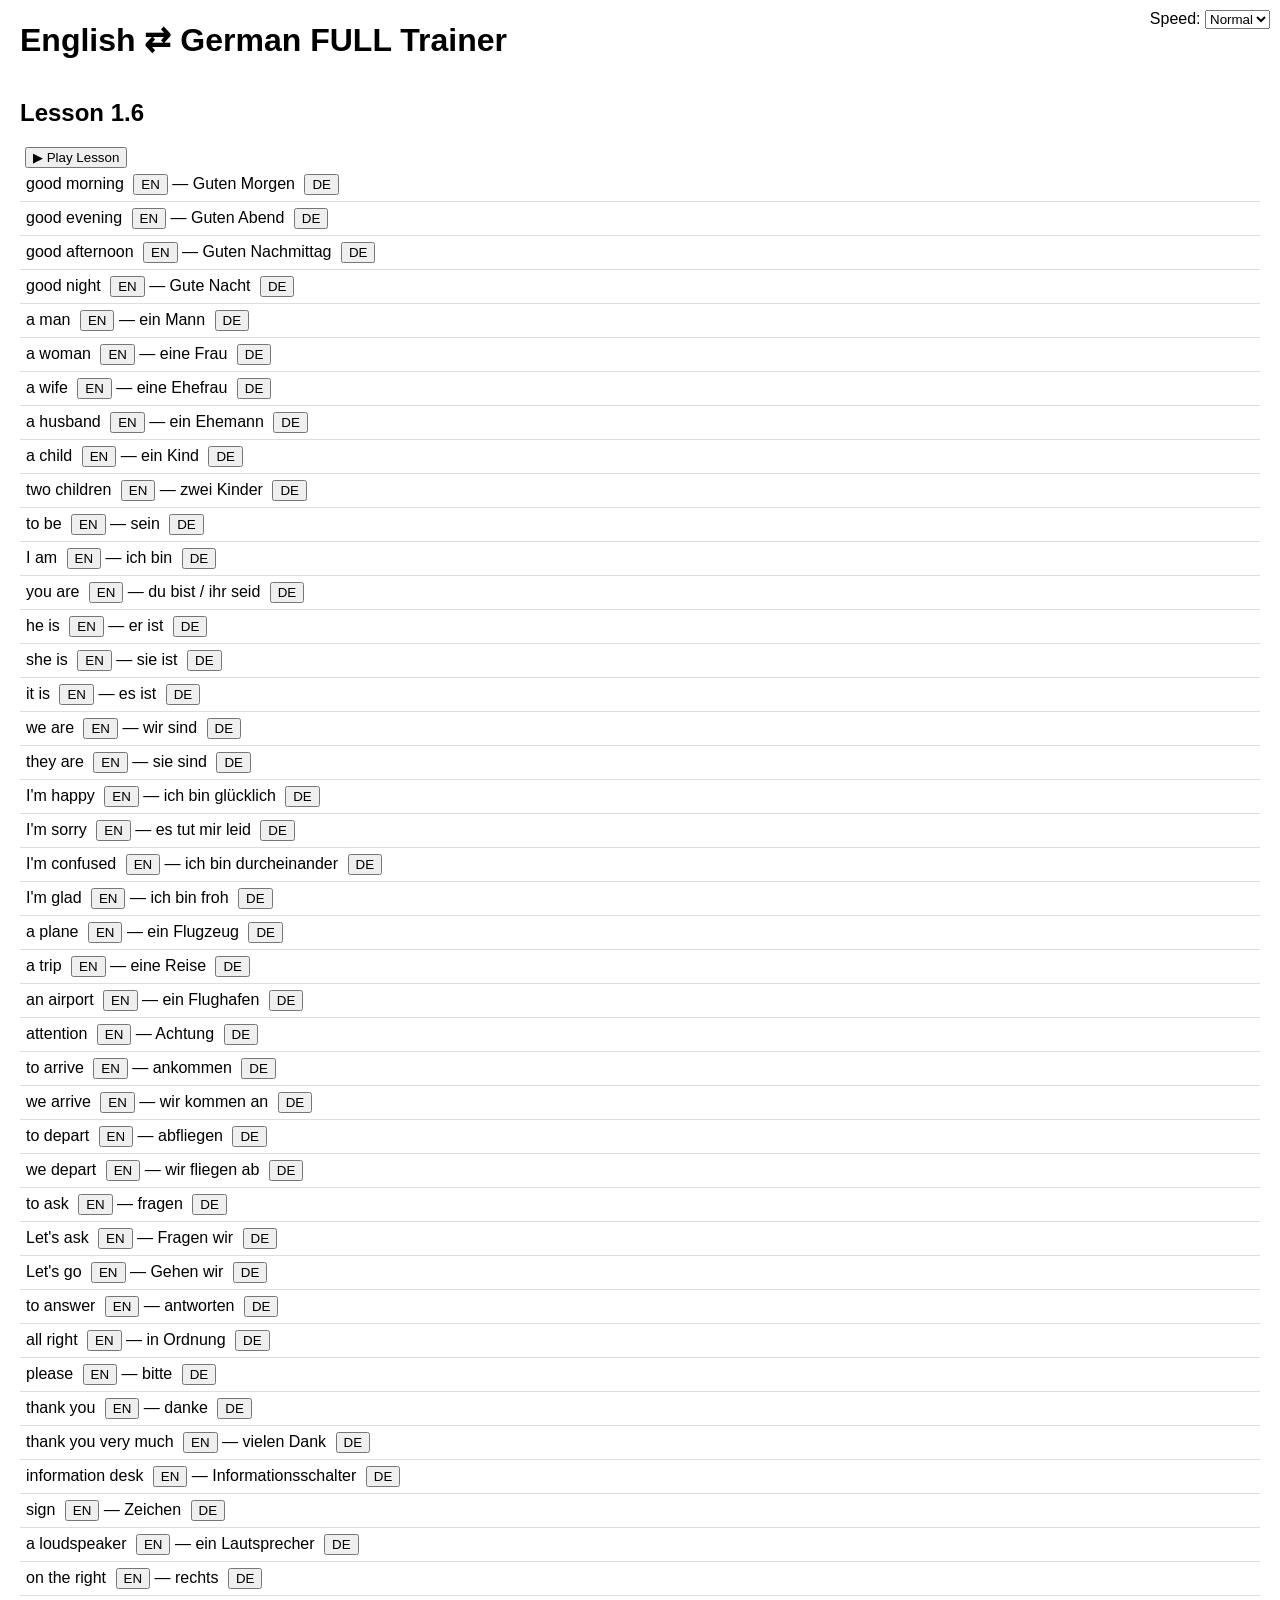
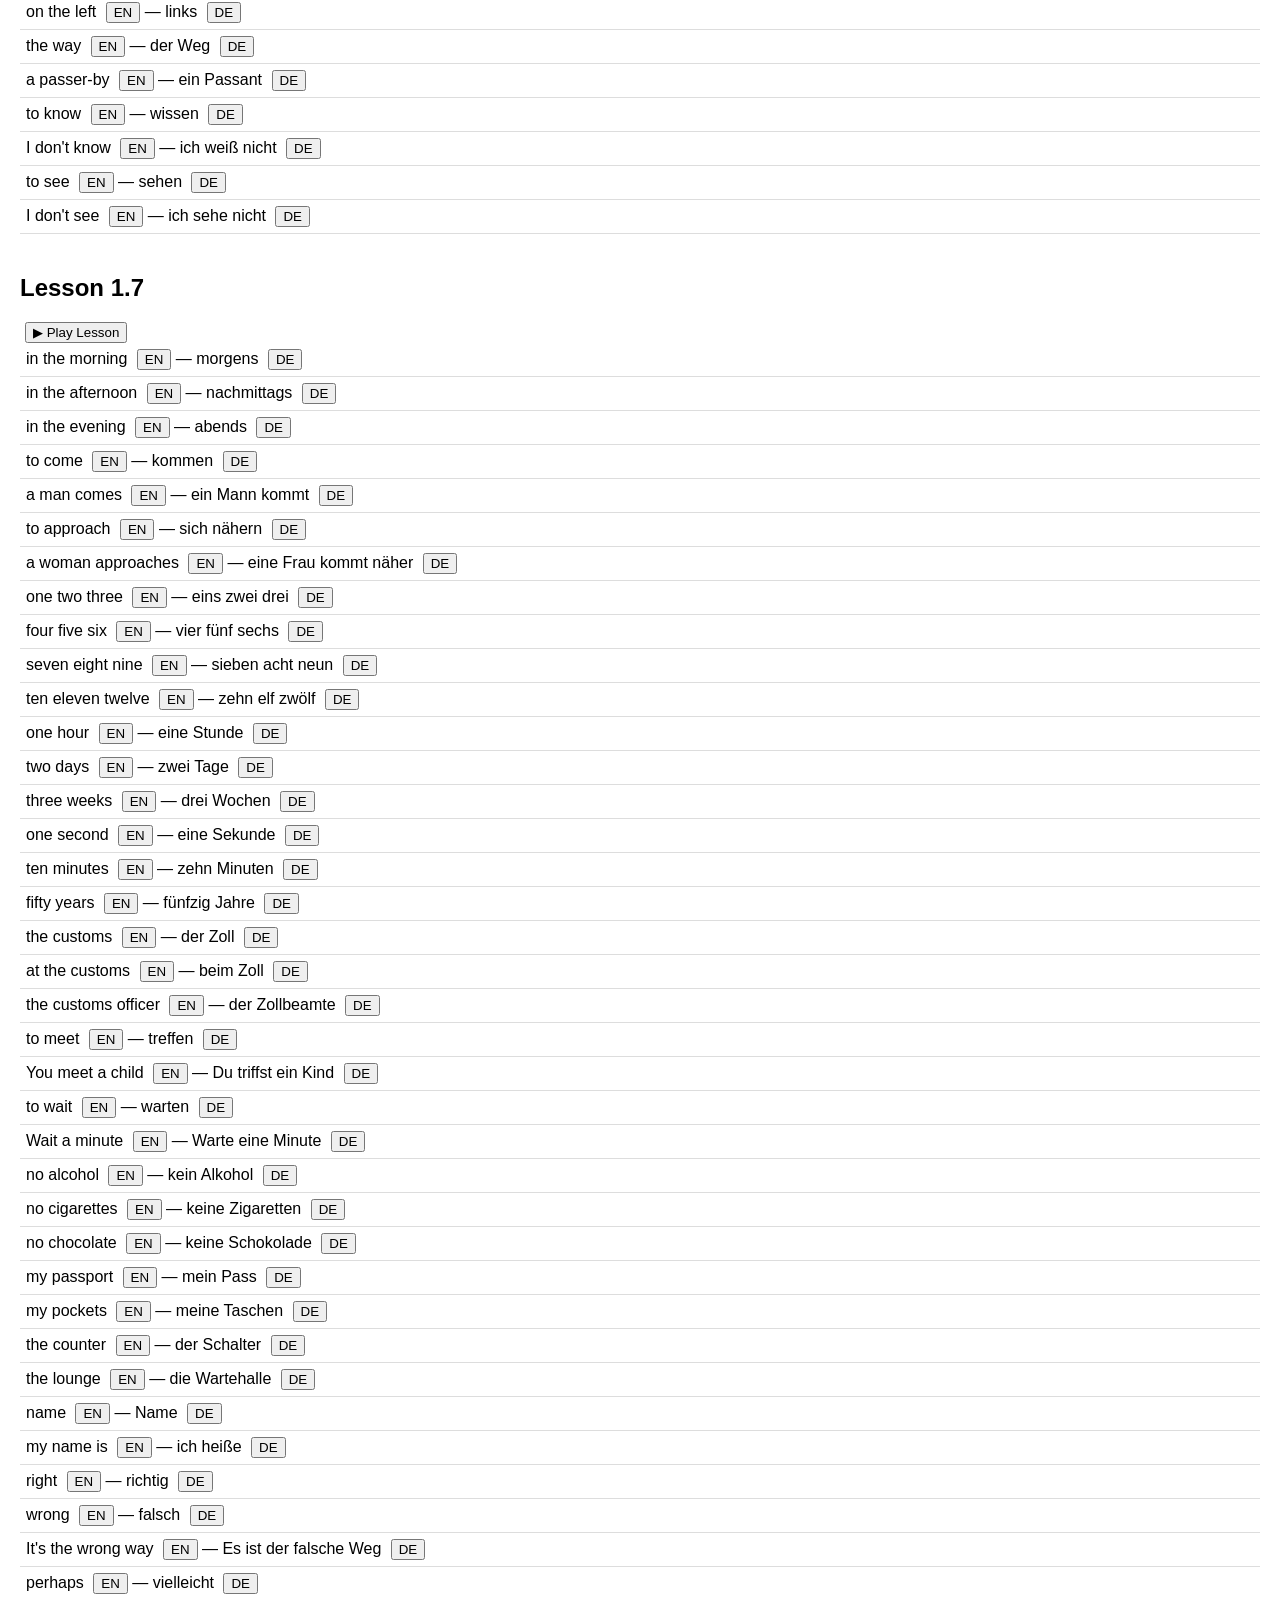
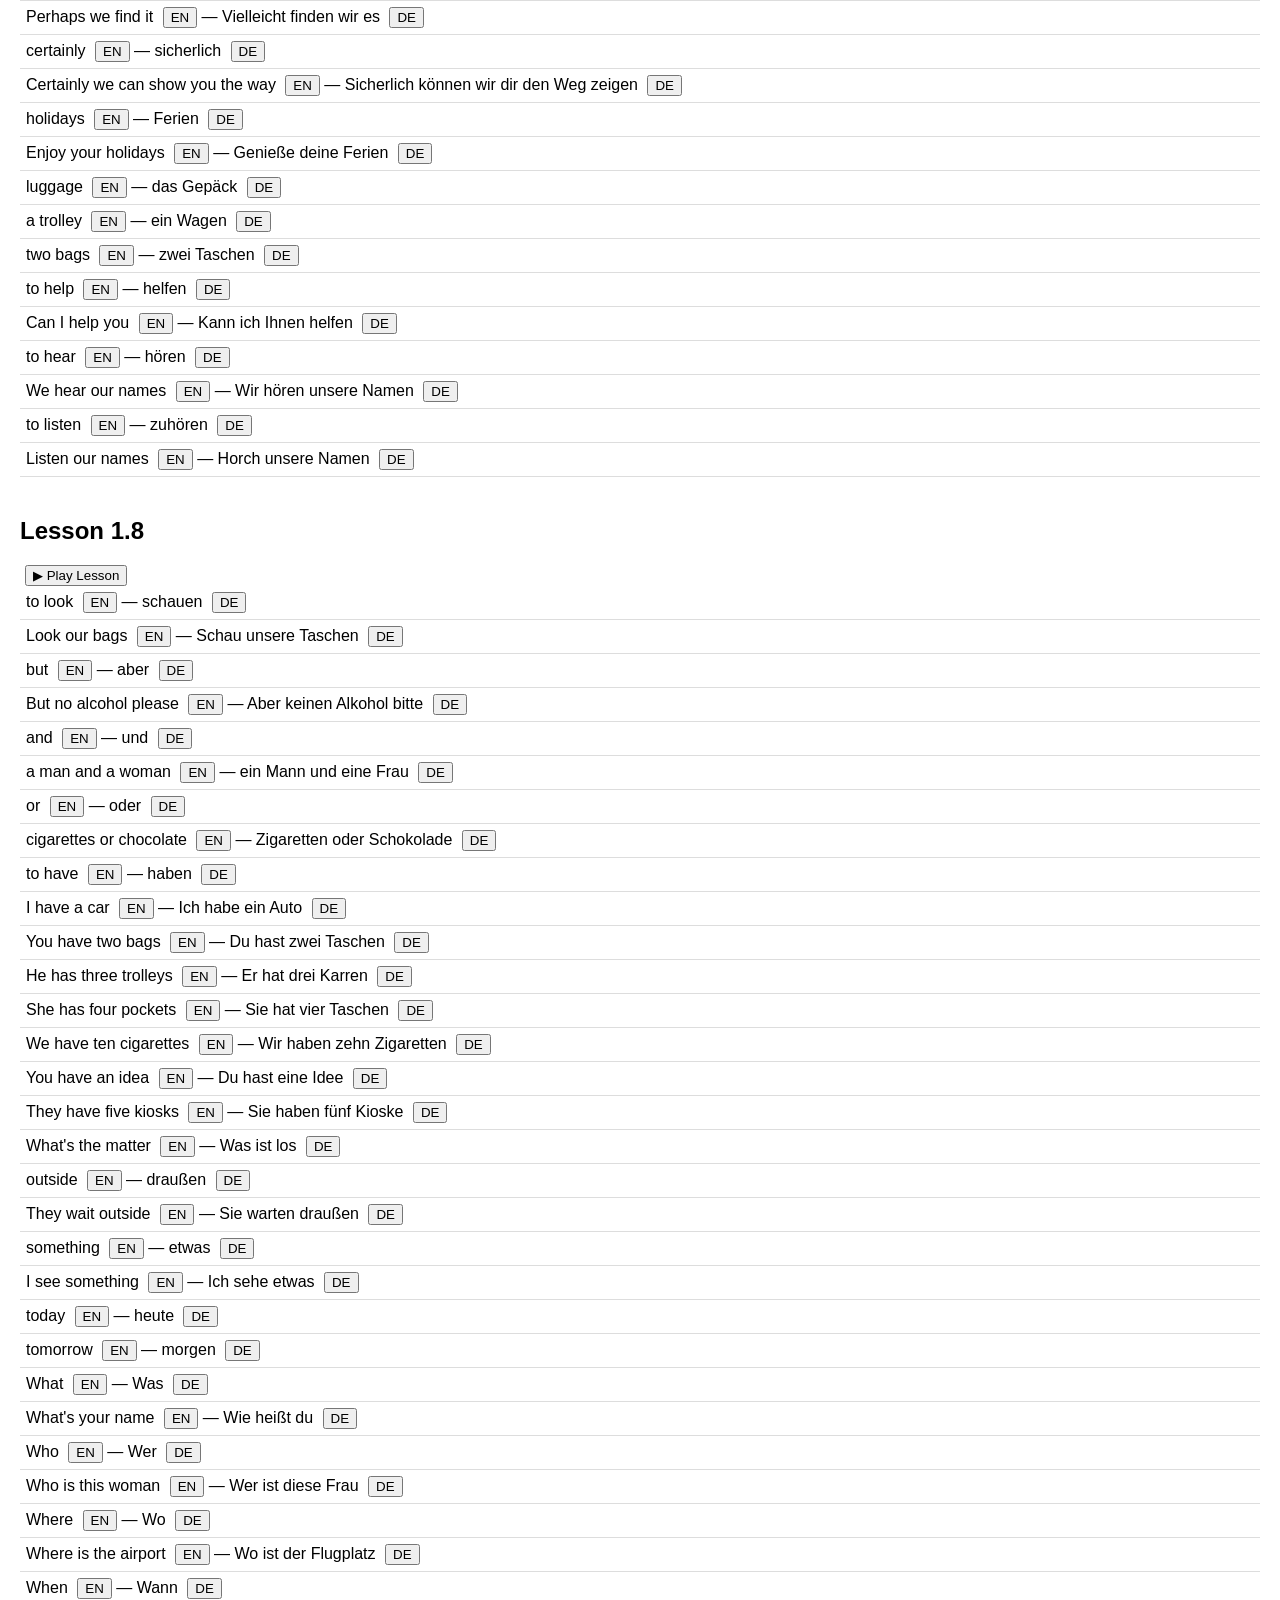
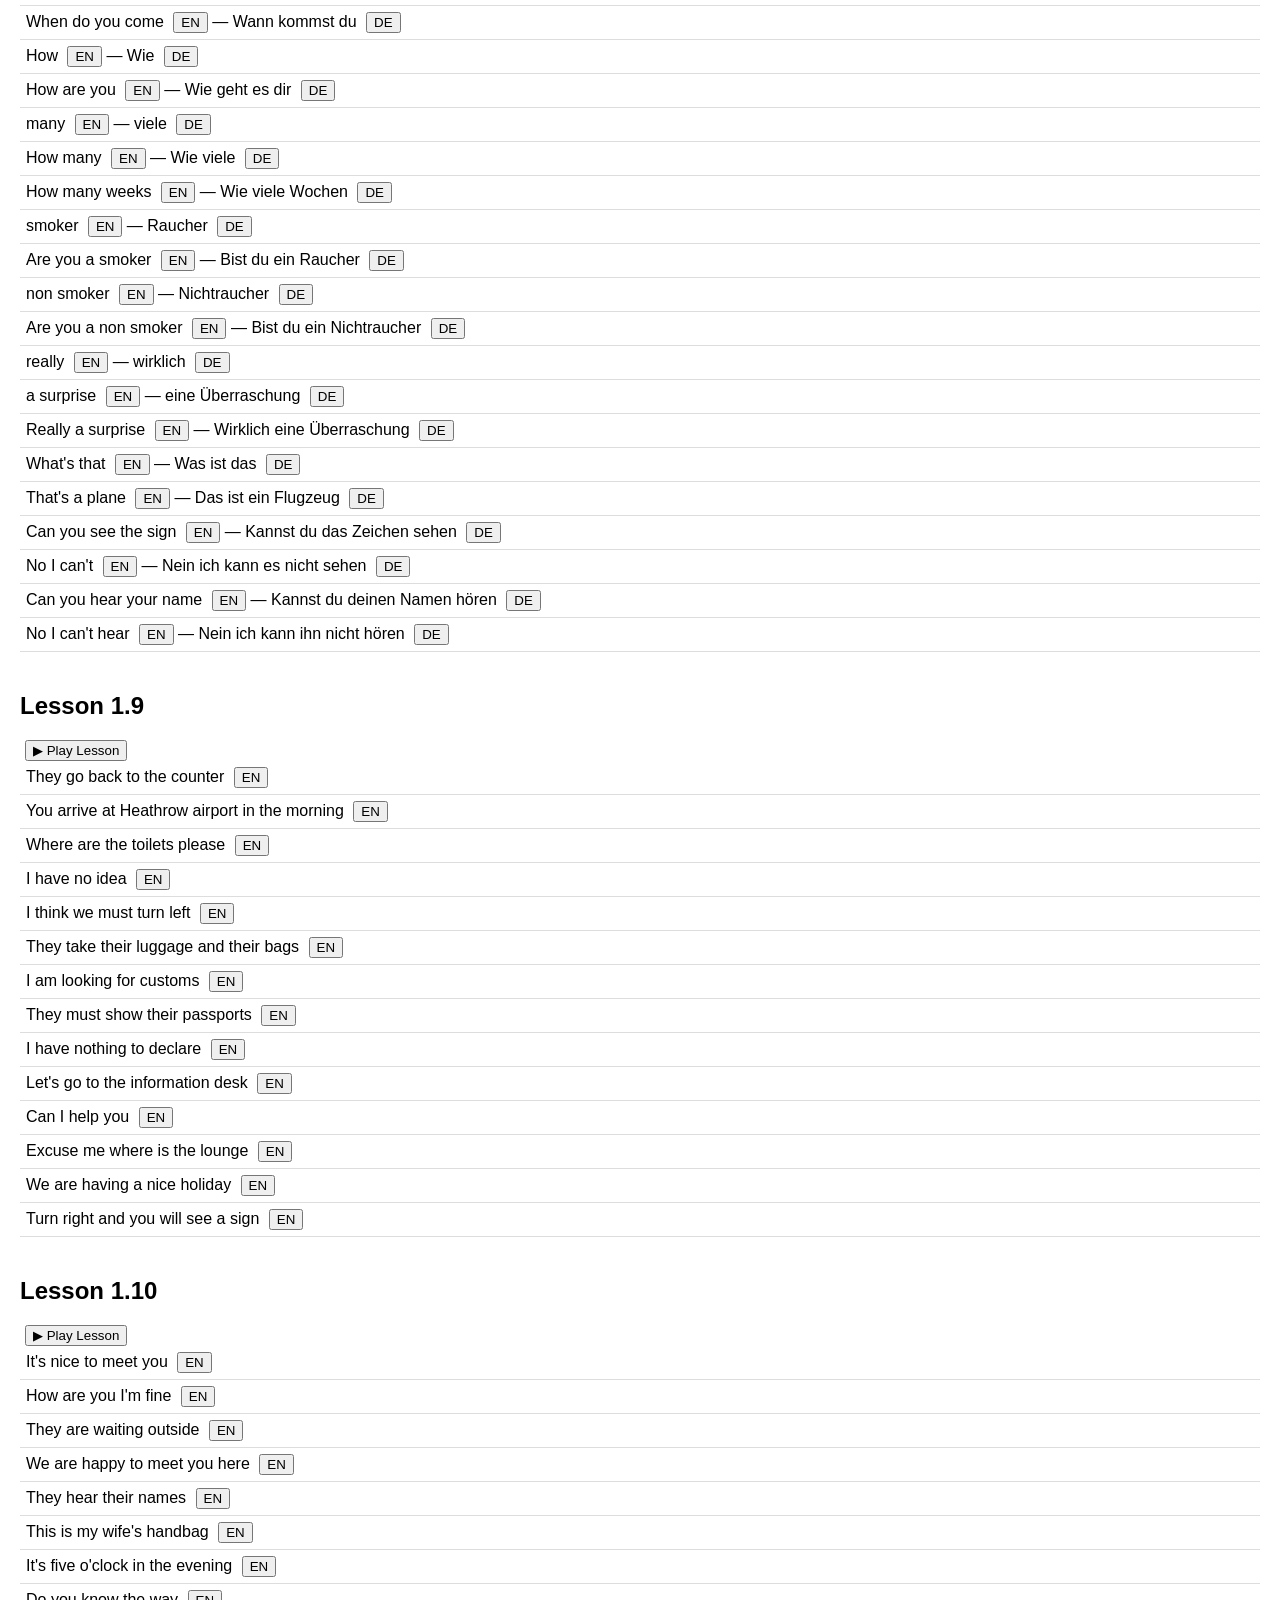
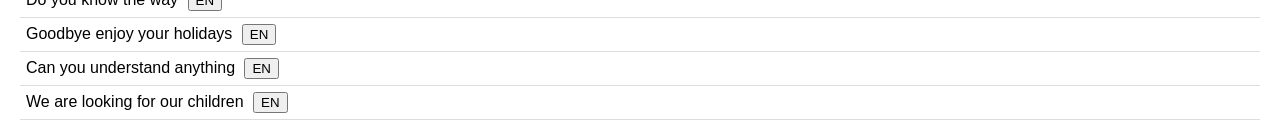
==== Pronuncation_Vocabulary.html @ b1dcd261 "draft" ====
<!DOCTYPE html>
<html>
<head>
<meta charset="UTF-8">
<title>Full EN-DE Trainer</title>

<style>
body { font-family: Arial; margin:20px; }
.lesson { margin-top:40px; }
.row { padding:6px; border-bottom:1px solid #ddd; }
button { margin-left:5px; }
.nav { position:fixed; right:10px; top:10px; }
</style>

<script>
let rate = 0.9;

function speak(text, lang){
  const u = new SpeechSynthesisUtterance(text);
  u.lang = lang;
  u.rate = rate;
  window.speechSynthesis.cancel();
  window.speechSynthesis.speak(u);
}

function setSpeed(v){ rate = v; }

function playLesson(list){
  let i=0;
  function run(){
    if(i<list.length){
      speak(list[i][0],'en-US');
      setTimeout(()=>{
        if(list[i][1]) speak(list[i][1],'de-DE');
        i++;
        setTimeout(run,1500);
      },1200);
    }
  }
  run();
}
</script>

</head>
<body>

<div class="nav">
Speed:
<select onchange="setSpeed(this.value)">
<option value="0.6">Slow</option>
<option value="0.9" selected>Normal</option>
<option value="1.2">Fast</option>
</select>
</div>

<h1>English ⇄ German FULL Trainer</h1>

<!-- ================= DATA SECTION ================= -->

<script>
const lessons = {

"Lesson 1.6": [
["good morning","Guten Morgen"],
["good evening","Guten Abend"],
["good afternoon","Guten Nachmittag"],
["good night","Gute Nacht"],
["a man","ein Mann"],
["a woman","eine Frau"],
["a wife","eine Ehefrau"],
["a husband","ein Ehemann"],
["a child","ein Kind"],
["two children","zwei Kinder"],
["to be","sein"],
["I am","ich bin"],
["you are","du bist / ihr seid"],
["he is","er ist"],
["she is","sie ist"],
["it is","es ist"],
["we are","wir sind"],
["they are","sie sind"],
["I'm happy","ich bin glücklich"],
["I'm sorry","es tut mir leid"],
["I'm confused","ich bin durcheinander"],
["I'm glad","ich bin froh"],
["a plane","ein Flugzeug"],
["a trip","eine Reise"],
["an airport","ein Flughafen"],
["attention","Achtung"],
["to arrive","ankommen"],
["we arrive","wir kommen an"],
["to depart","abfliegen"],
["we depart","wir fliegen ab"],
["to ask","fragen"],
["Let's ask","Fragen wir"],
["Let's go","Gehen wir"],
["to answer","antworten"],
["all right","in Ordnung"],
["please","bitte"],
["thank you","danke"],
["thank you very much","vielen Dank"],
["information desk","Informationsschalter"],
["sign","Zeichen"],
["a loudspeaker","ein Lautsprecher"],
["on the right","rechts"],
["on the left","links"],
["the way","der Weg"],
["a passer-by","ein Passant"],
["to know","wissen"],
["I don't know","ich weiß nicht"],
["to see","sehen"],
["I don't see","ich sehe nicht"]
],

"Lesson 1.7": [
["in the morning","morgens"],
["in the afternoon","nachmittags"],
["in the evening","abends"],
["to come","kommen"],
["a man comes","ein Mann kommt"],
["to approach","sich nähern"],
["a woman approaches","eine Frau kommt näher"],
["one two three","eins zwei drei"],
["four five six","vier fünf sechs"],
["seven eight nine","sieben acht neun"],
["ten eleven twelve","zehn elf zwölf"],
["one hour","eine Stunde"],
["two days","zwei Tage"],
["three weeks","drei Wochen"],
["one second","eine Sekunde"],
["ten minutes","zehn Minuten"],
["fifty years","fünfzig Jahre"],
["the customs","der Zoll"],
["at the customs","beim Zoll"],
["the customs officer","der Zollbeamte"],
["to meet","treffen"],
["You meet a child","Du triffst ein Kind"],
["to wait","warten"],
["Wait a minute","Warte eine Minute"],
["no alcohol","kein Alkohol"],
["no cigarettes","keine Zigaretten"],
["no chocolate","keine Schokolade"],
["my passport","mein Pass"],
["my pockets","meine Taschen"],
["the counter","der Schalter"],
["the lounge","die Wartehalle"],
["name","Name"],
["my name is","ich heiße"],
["right","richtig"],
["wrong","falsch"],
["It's the wrong way","Es ist der falsche Weg"],
["perhaps","vielleicht"],
["Perhaps we find it","Vielleicht finden wir es"],
["certainly","sicherlich"],
["Certainly we can show you the way","Sicherlich können wir dir den Weg zeigen"],
["holidays","Ferien"],
["Enjoy your holidays","Genieße deine Ferien"],
["luggage","das Gepäck"],
["a trolley","ein Wagen"],
["two bags","zwei Taschen"],
["to help","helfen"],
["Can I help you","Kann ich Ihnen helfen"],
["to hear","hören"],
["We hear our names","Wir hören unsere Namen"],
["to listen","zuhören"],
["Listen our names","Horch unsere Namen"]
],

"Lesson 1.8": [
["to look","schauen"],
["Look our bags","Schau unsere Taschen"],
["but","aber"],
["But no alcohol please","Aber keinen Alkohol bitte"],
["and","und"],
["a man and a woman","ein Mann und eine Frau"],
["or","oder"],
["cigarettes or chocolate","Zigaretten oder Schokolade"],
["to have","haben"],
["I have a car","Ich habe ein Auto"],
["You have two bags","Du hast zwei Taschen"],
["He has three trolleys","Er hat drei Karren"],
["She has four pockets","Sie hat vier Taschen"],
["We have ten cigarettes","Wir haben zehn Zigaretten"],
["You have an idea","Du hast eine Idee"],
["They have five kiosks","Sie haben fünf Kioske"],
["What's the matter","Was ist los"],
["outside","draußen"],
["They wait outside","Sie warten draußen"],
["something","etwas"],
["I see something","Ich sehe etwas"],
["today","heute"],
["tomorrow","morgen"],
["What","Was"],
["What's your name","Wie heißt du"],
["Who","Wer"],
["Who is this woman","Wer ist diese Frau"],
["Where","Wo"],
["Where is the airport","Wo ist der Flugplatz"],
["When","Wann"],
["When do you come","Wann kommst du"],
["How","Wie"],
["How are you","Wie geht es dir"],
["many","viele"],
["How many","Wie viele"],
["How many weeks","Wie viele Wochen"],
["smoker","Raucher"],
["Are you a smoker","Bist du ein Raucher"],
["non smoker","Nichtraucher"],
["Are you a non smoker","Bist du ein Nichtraucher"],
["really","wirklich"],
["a surprise","eine Überraschung"],
["Really a surprise","Wirklich eine Überraschung"],
["What's that","Was ist das"],
["That's a plane","Das ist ein Flugzeug"],
["Can you see the sign","Kannst du das Zeichen sehen"],
["No I can't","Nein ich kann es nicht sehen"],
["Can you hear your name","Kannst du deinen Namen hören"],
["No I can't hear","Nein ich kann ihn nicht hören"]
],

"Lesson 1.9": [
["They go back to the counter",""],
["You arrive at Heathrow airport in the morning",""],
["Where are the toilets please",""],
["I have no idea",""],
["I think we must turn left",""],
["They take their luggage and their bags",""],
["I am looking for customs",""],
["They must show their passports",""],
["I have nothing to declare",""],
["Let's go to the information desk",""],
["Can I help you",""],
["Excuse me where is the lounge",""],
["We are having a nice holiday",""],
["Turn right and you will see a sign",""]
],

"Lesson 1.10": [
["It's nice to meet you",""],
["How are you I'm fine",""],
["They are waiting outside",""],
["We are happy to meet you here",""],
["They hear their names",""],
["This is my wife's handbag",""],
["It's five o'clock in the evening",""],
["Do you know the way",""],
["Goodbye enjoy your holidays",""],
["Can you understand anything",""],
["We are looking for our children",""]
]

};
</script>

<!-- ================= RENDER ================= -->

<script>
Object.keys(lessons).forEach(name => {
  document.body.innerHTML += `<div class="lesson">
  <h2>${name}</h2>
  <button onclick="playLesson(lessons['${name}'])">▶ Play Lesson</button>
  <div id="${name}"></div>
  </div>`;

  lessons[name].forEach(p=>{
    document.getElementById(name).innerHTML += `
    <div class="row">
      ${p[0]} 
      <button onclick="speak('${p[0]}','en-US')">EN</button>
      ${p[1] ? `— ${p[1]} <button onclick="speak('${p[1]}','de-DE')">DE</button>` : ''}
    </div>`;
  });
});
</script>

</body>
</html>
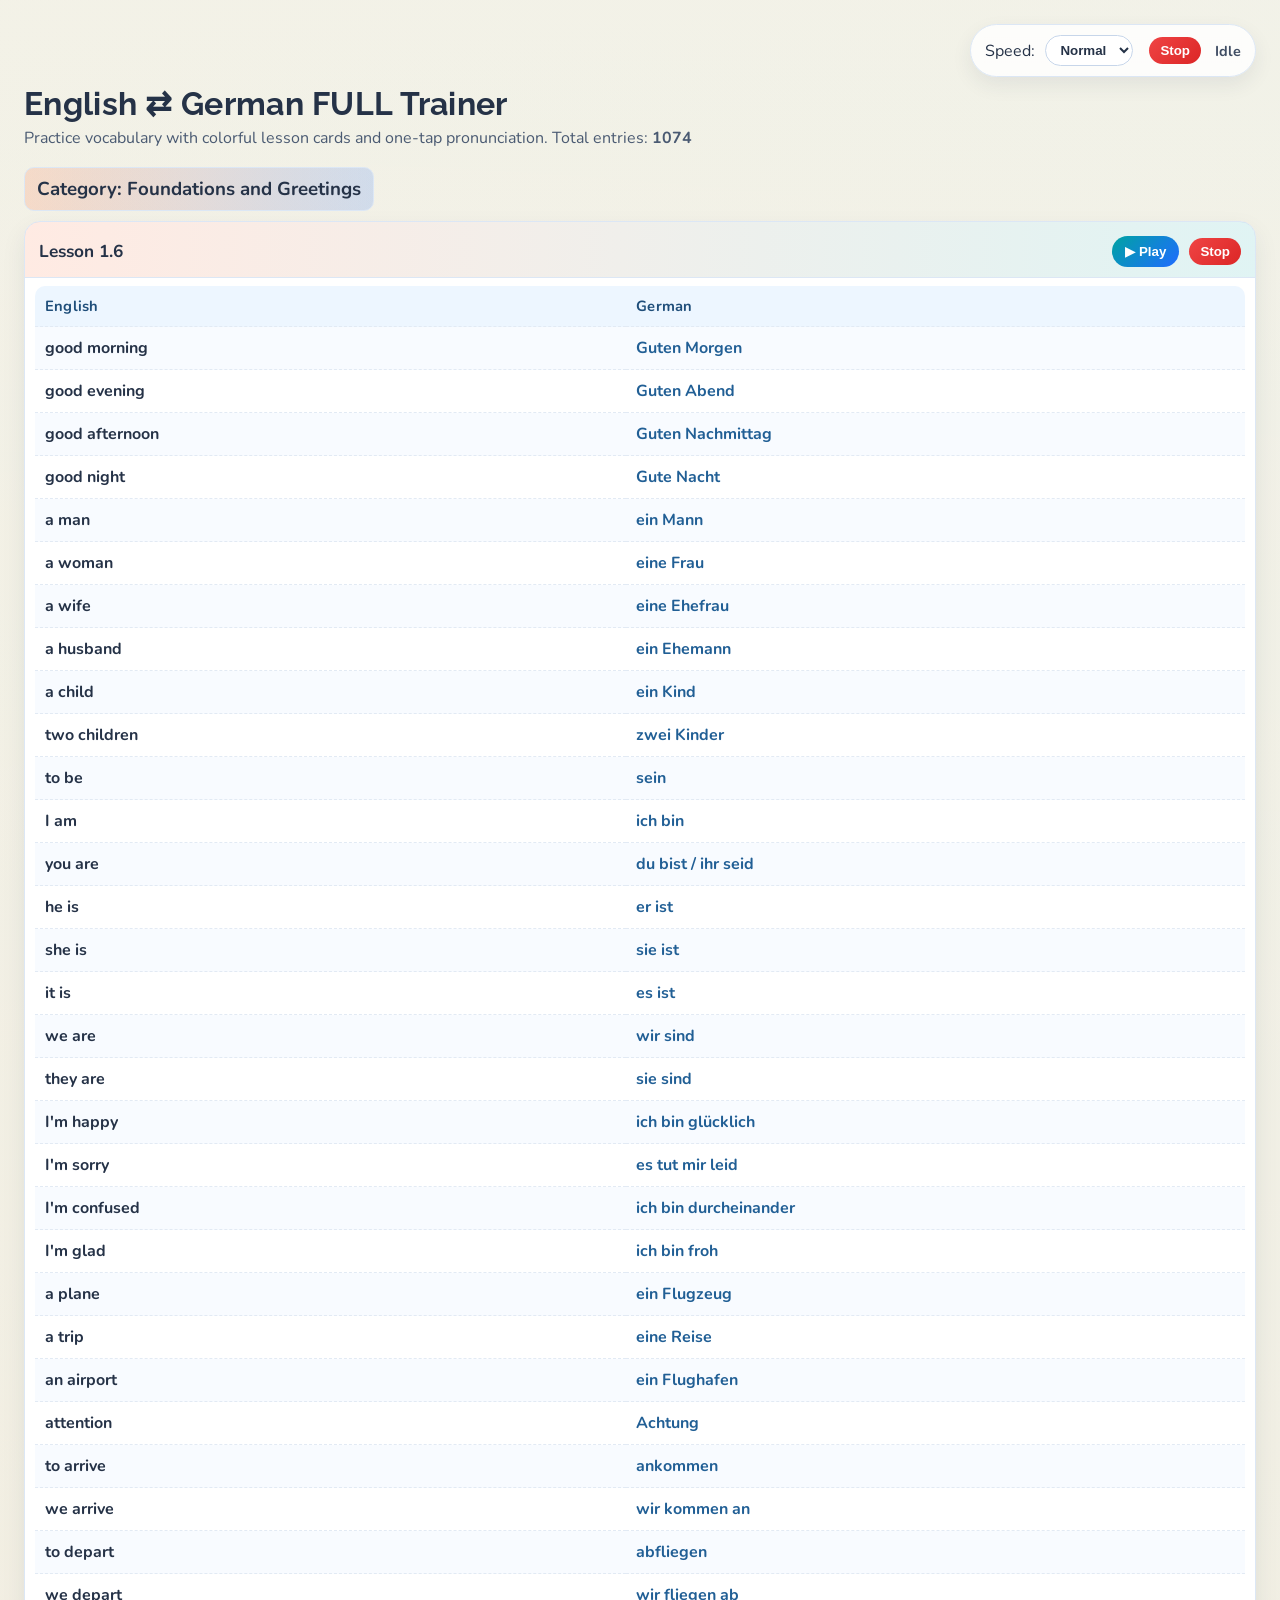
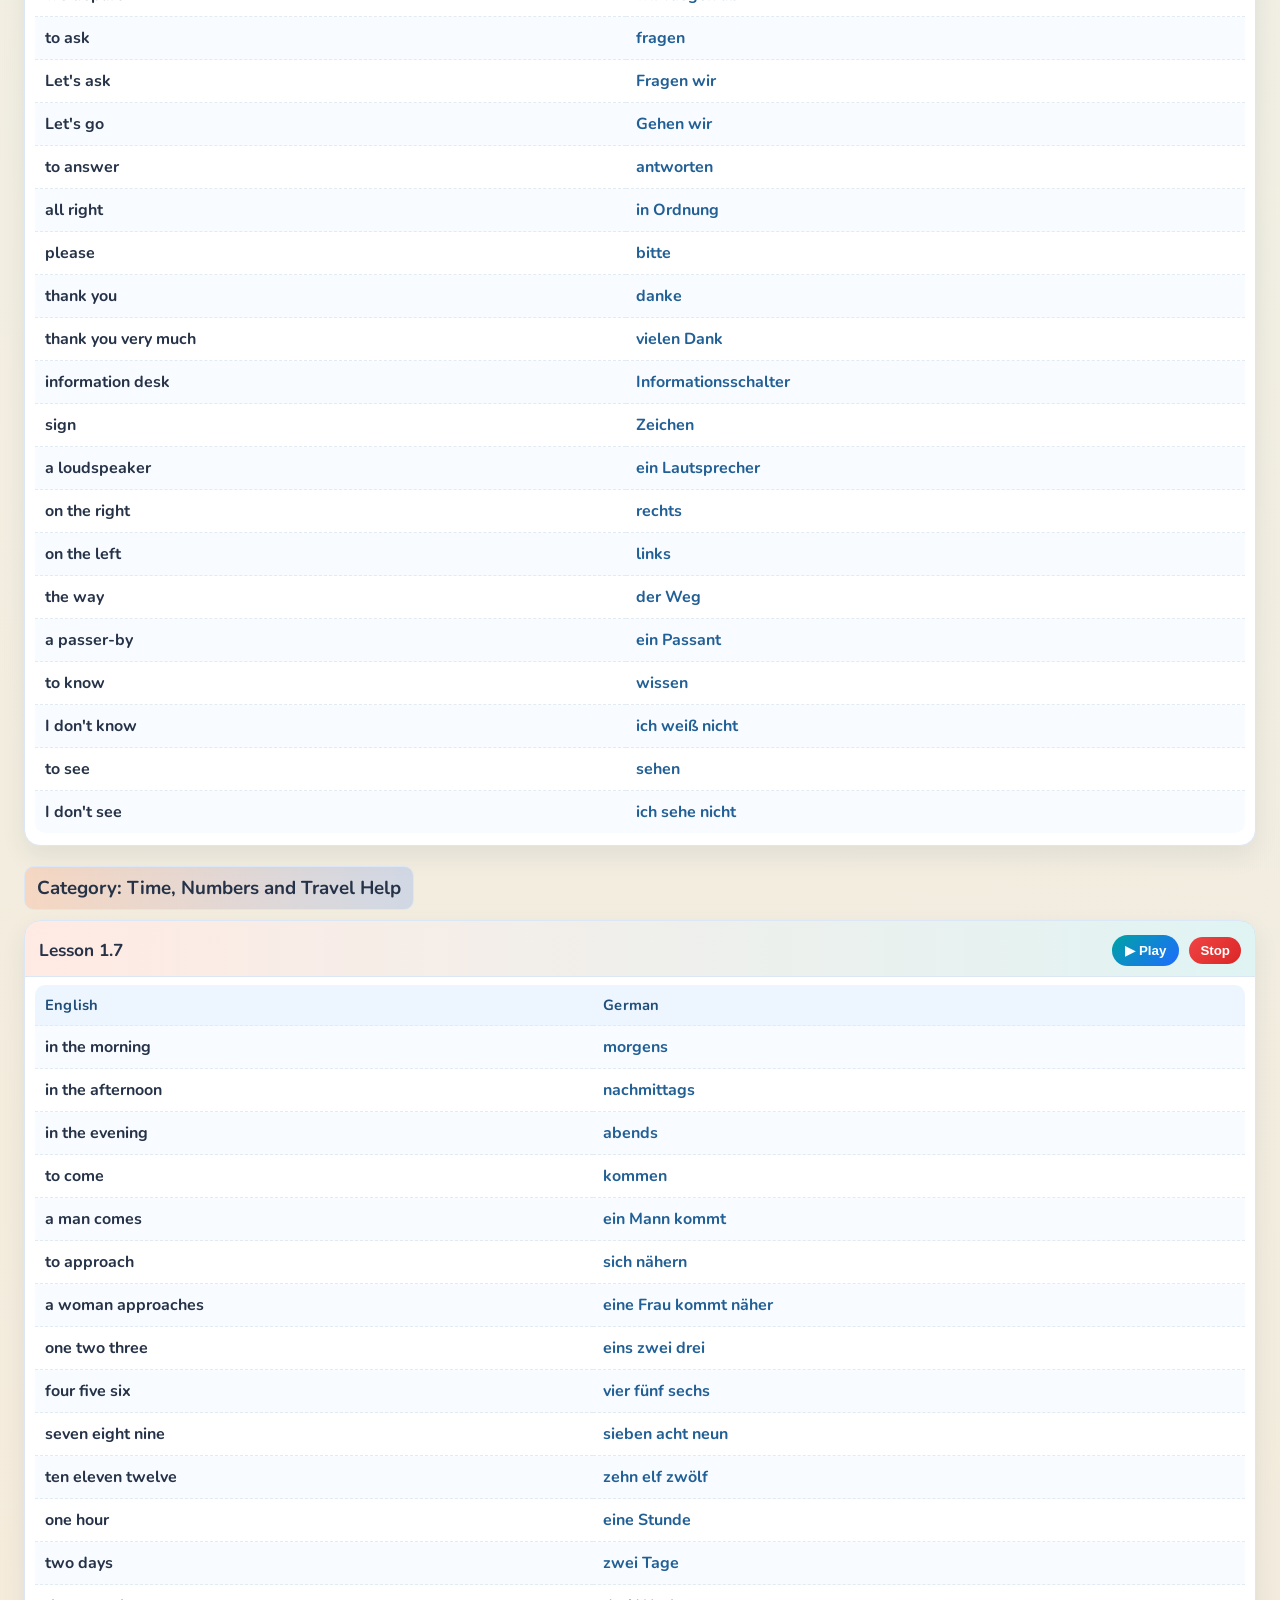
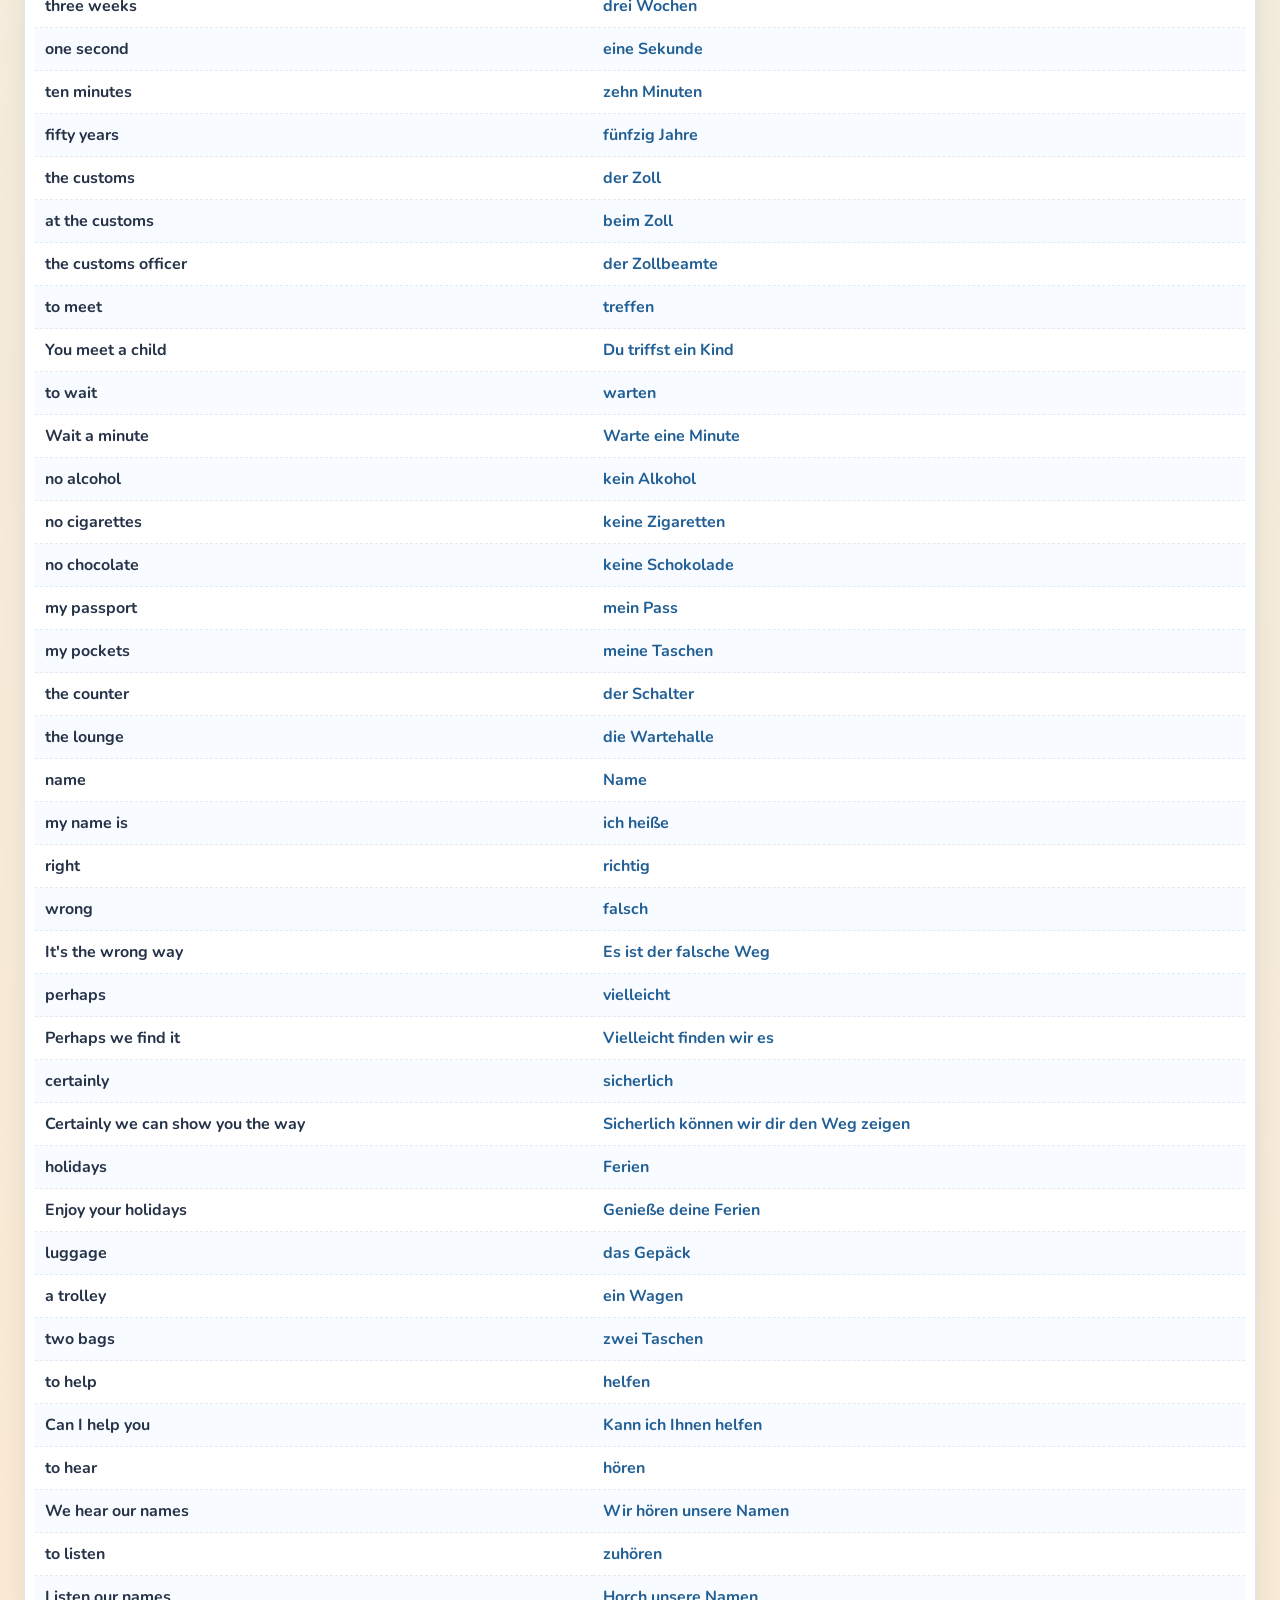
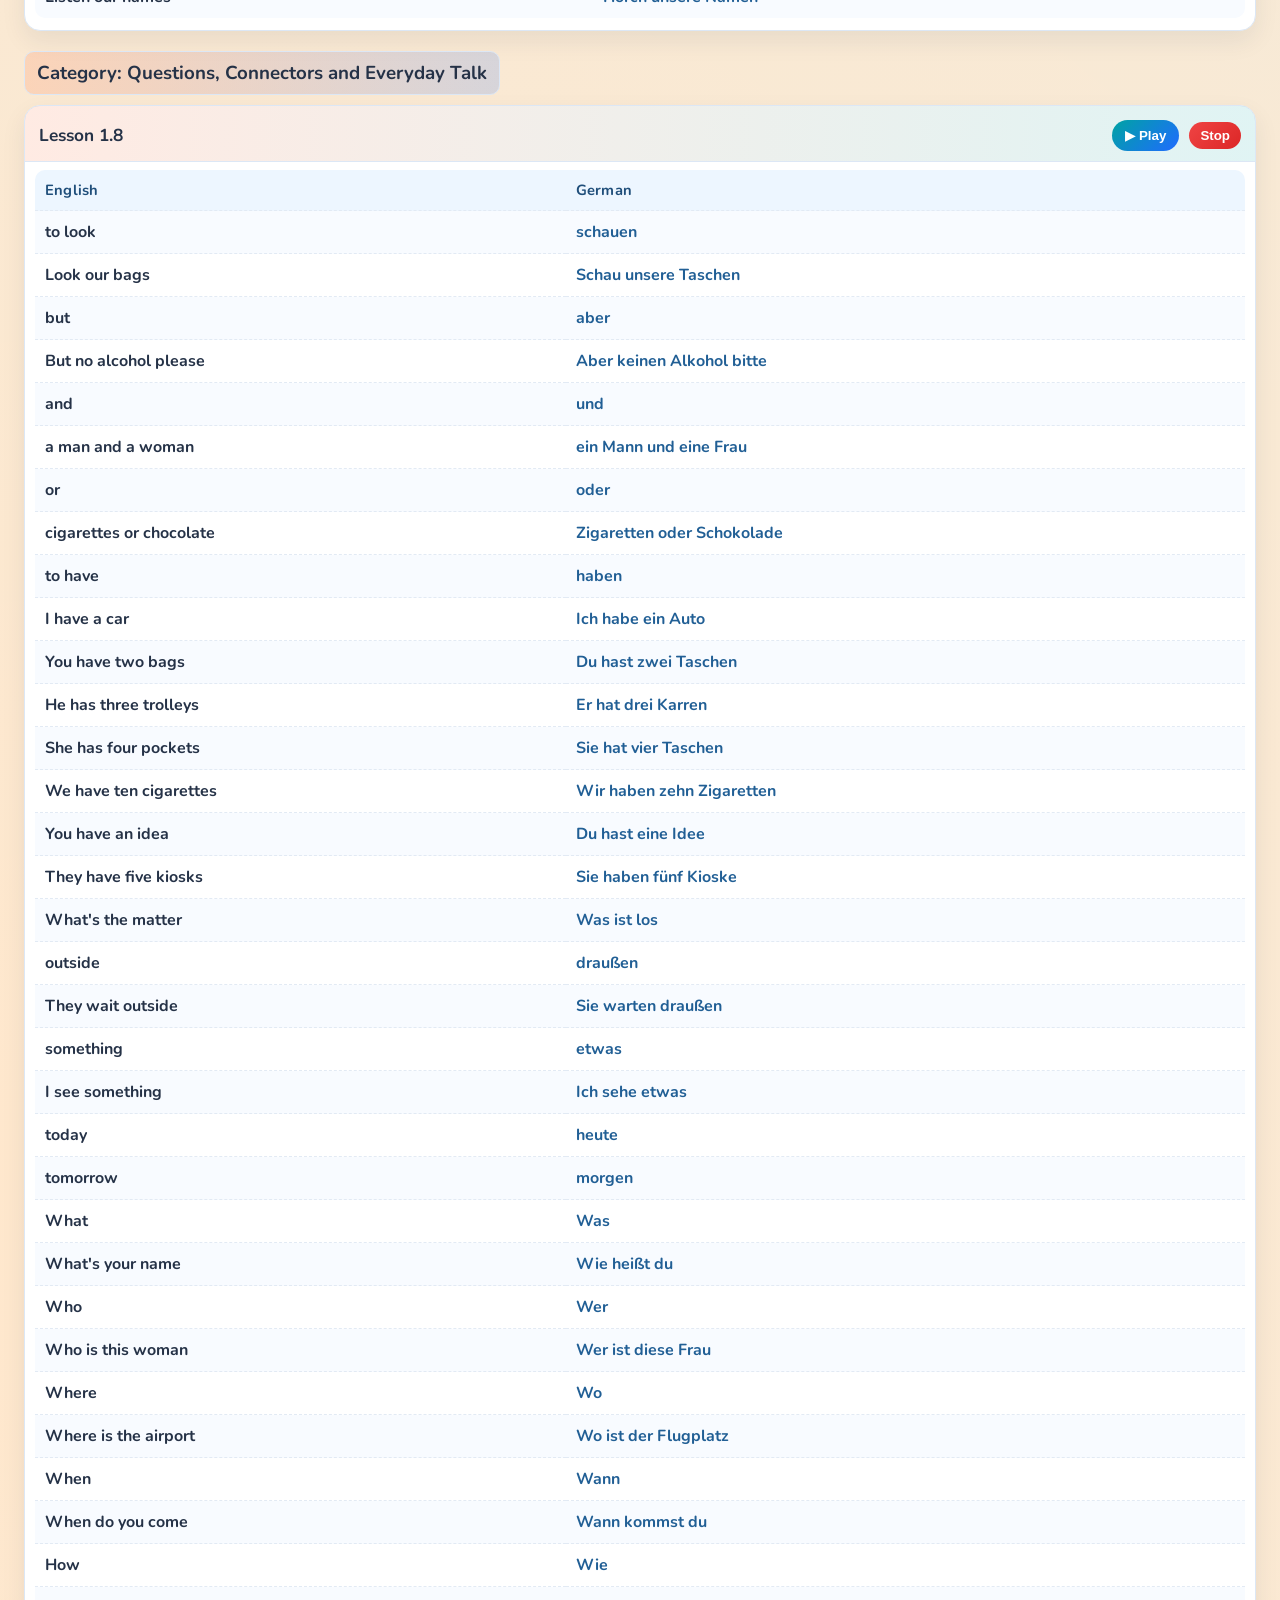
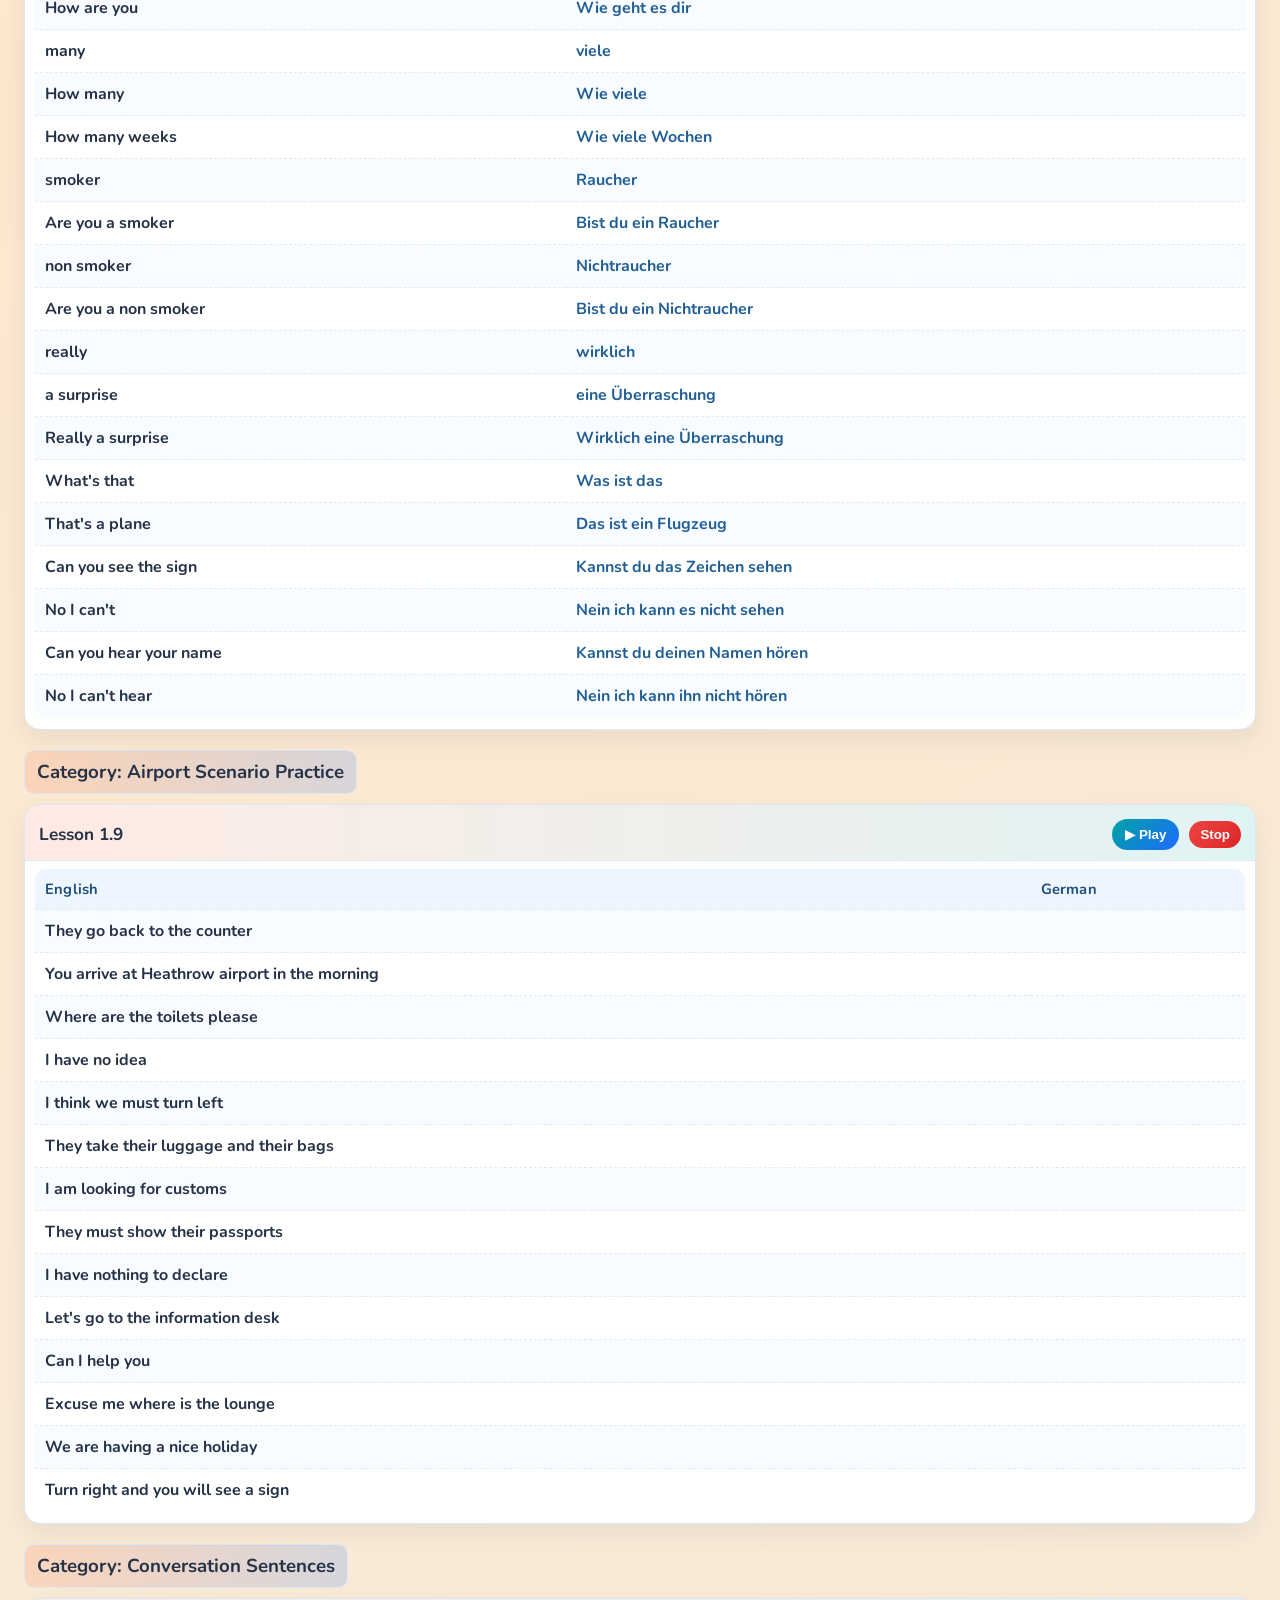
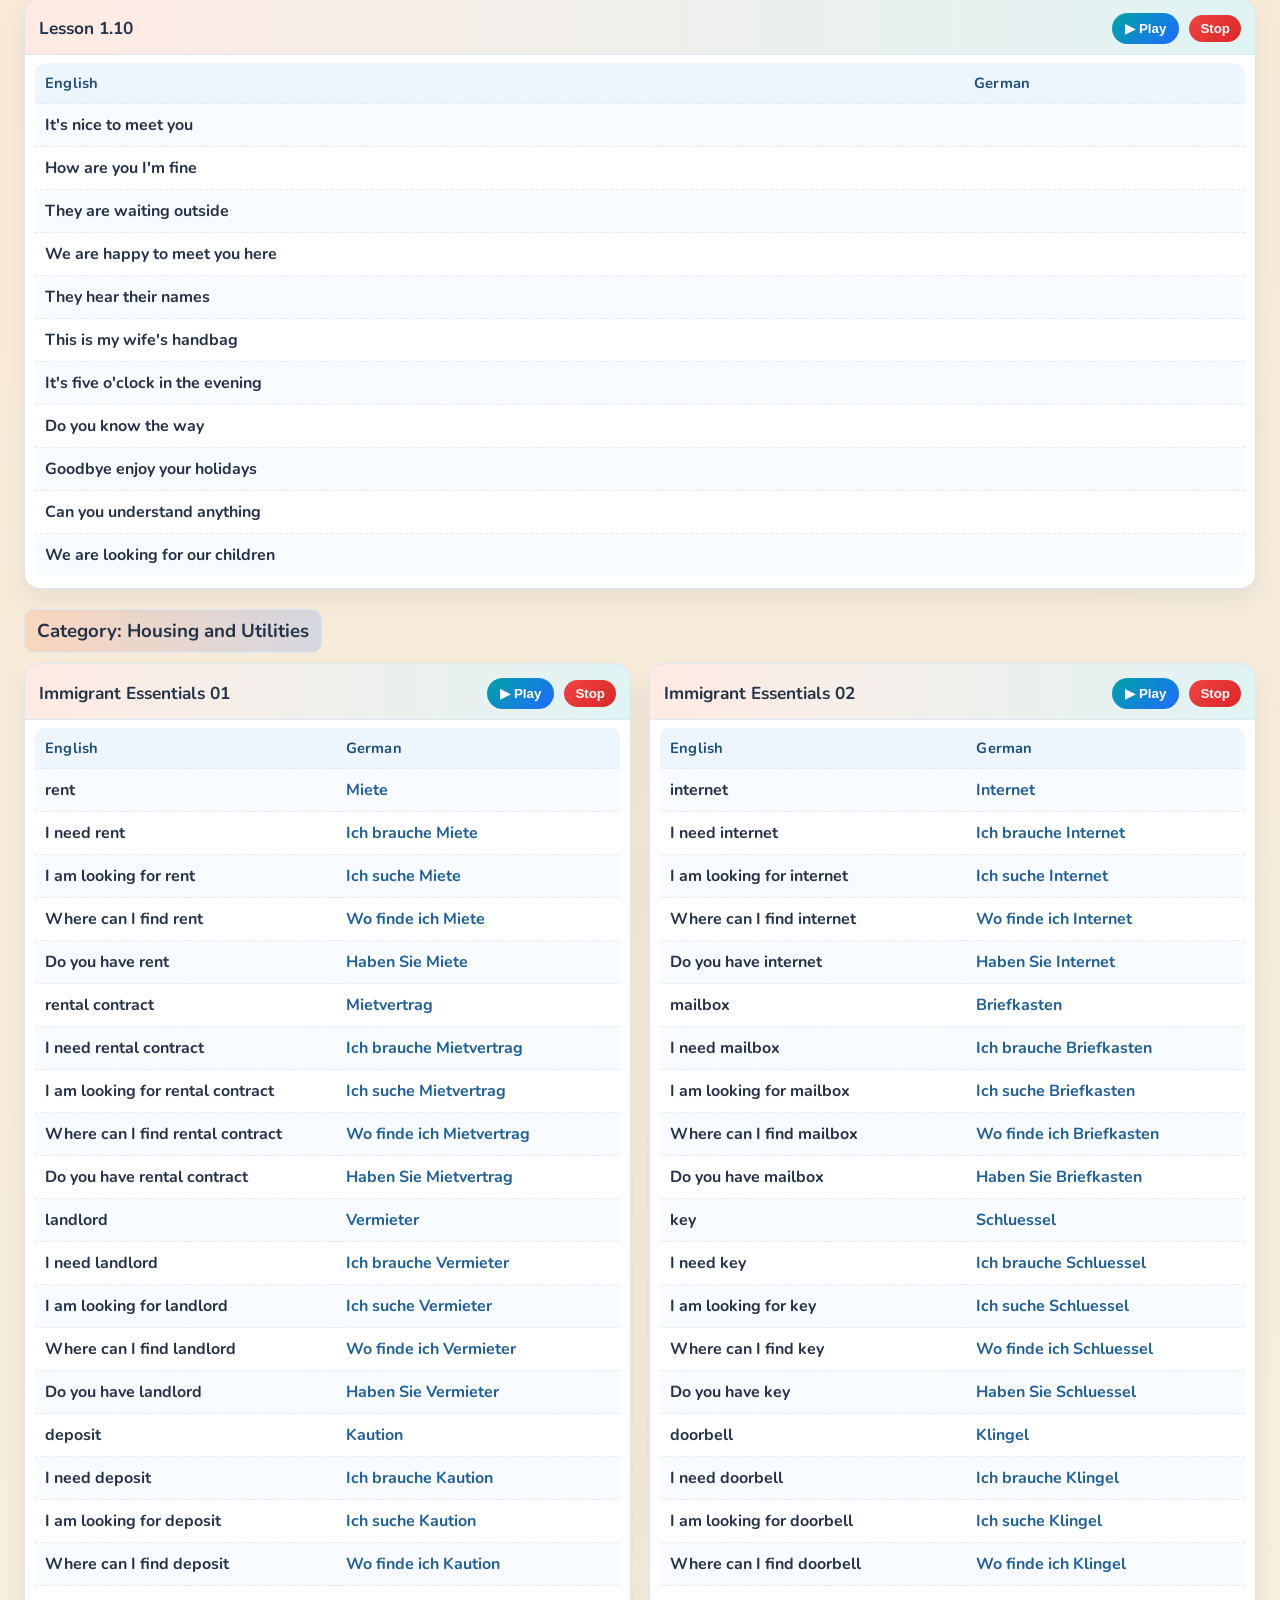
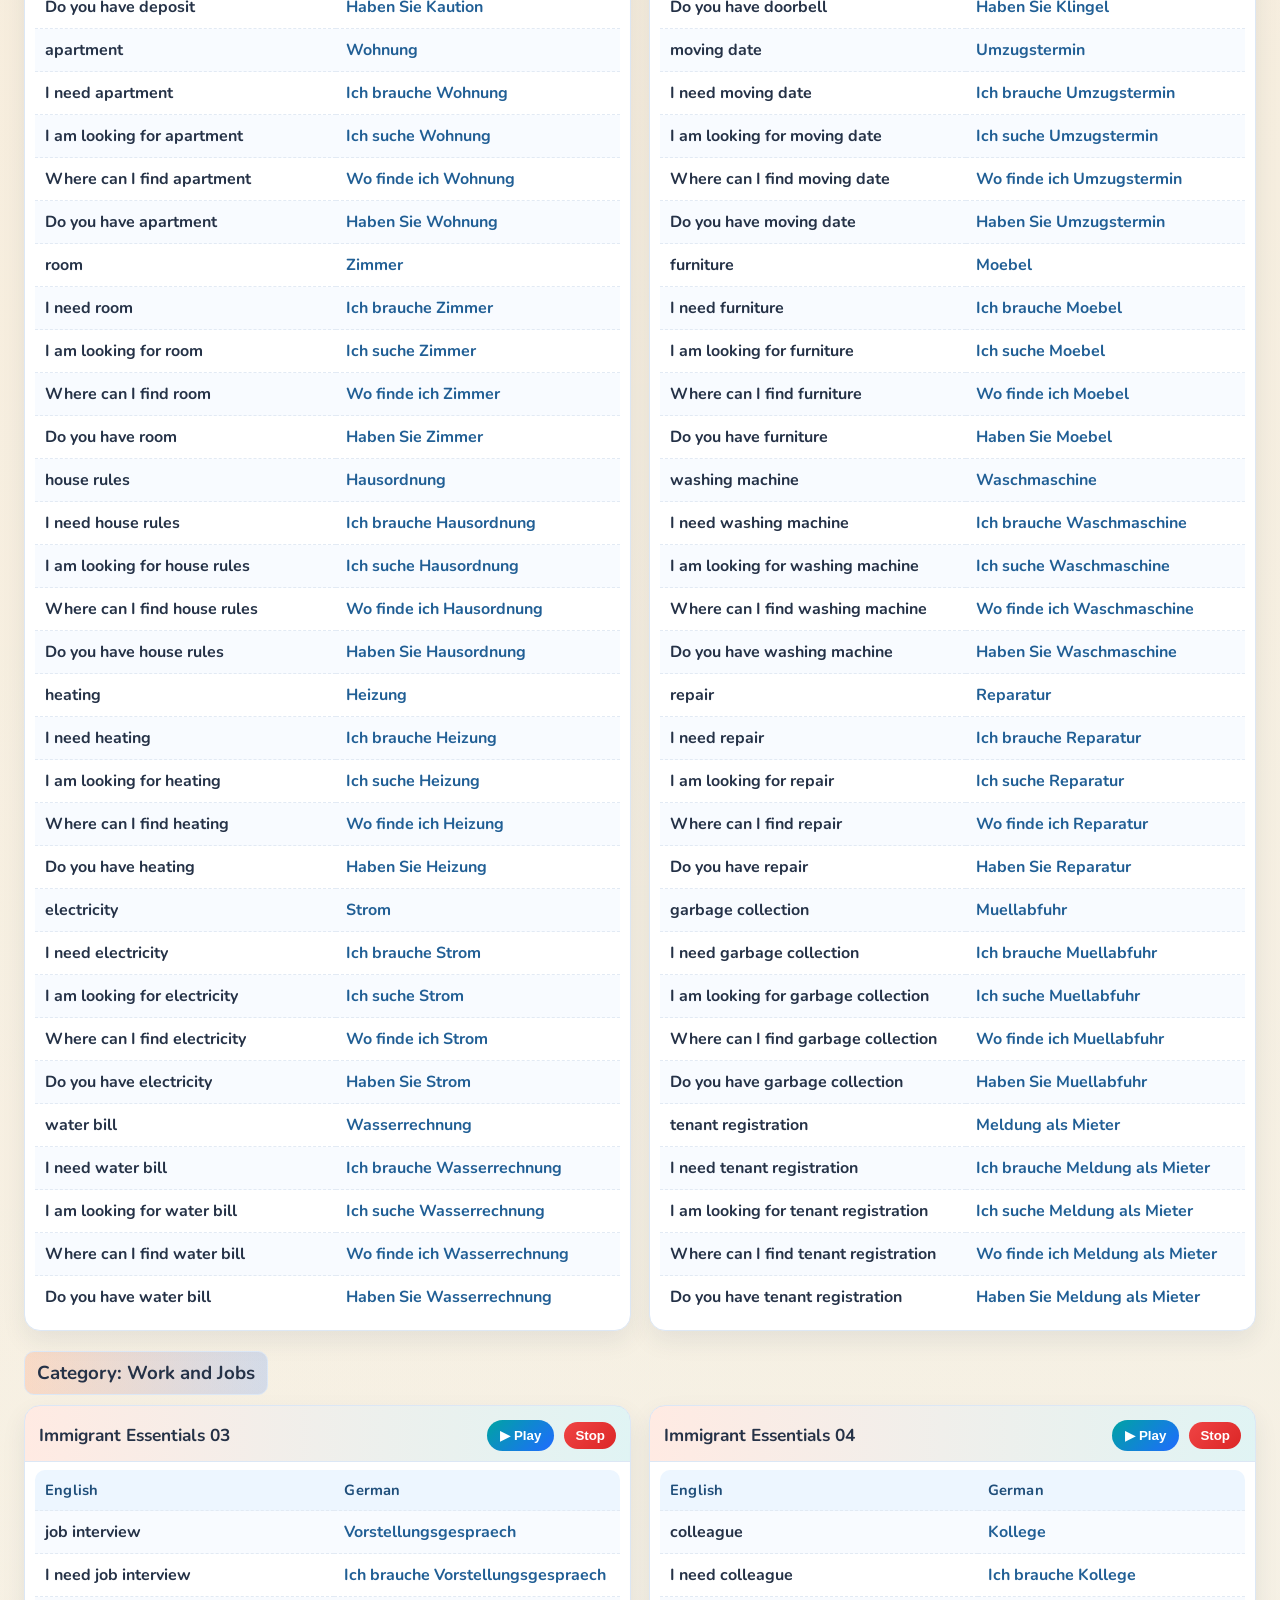
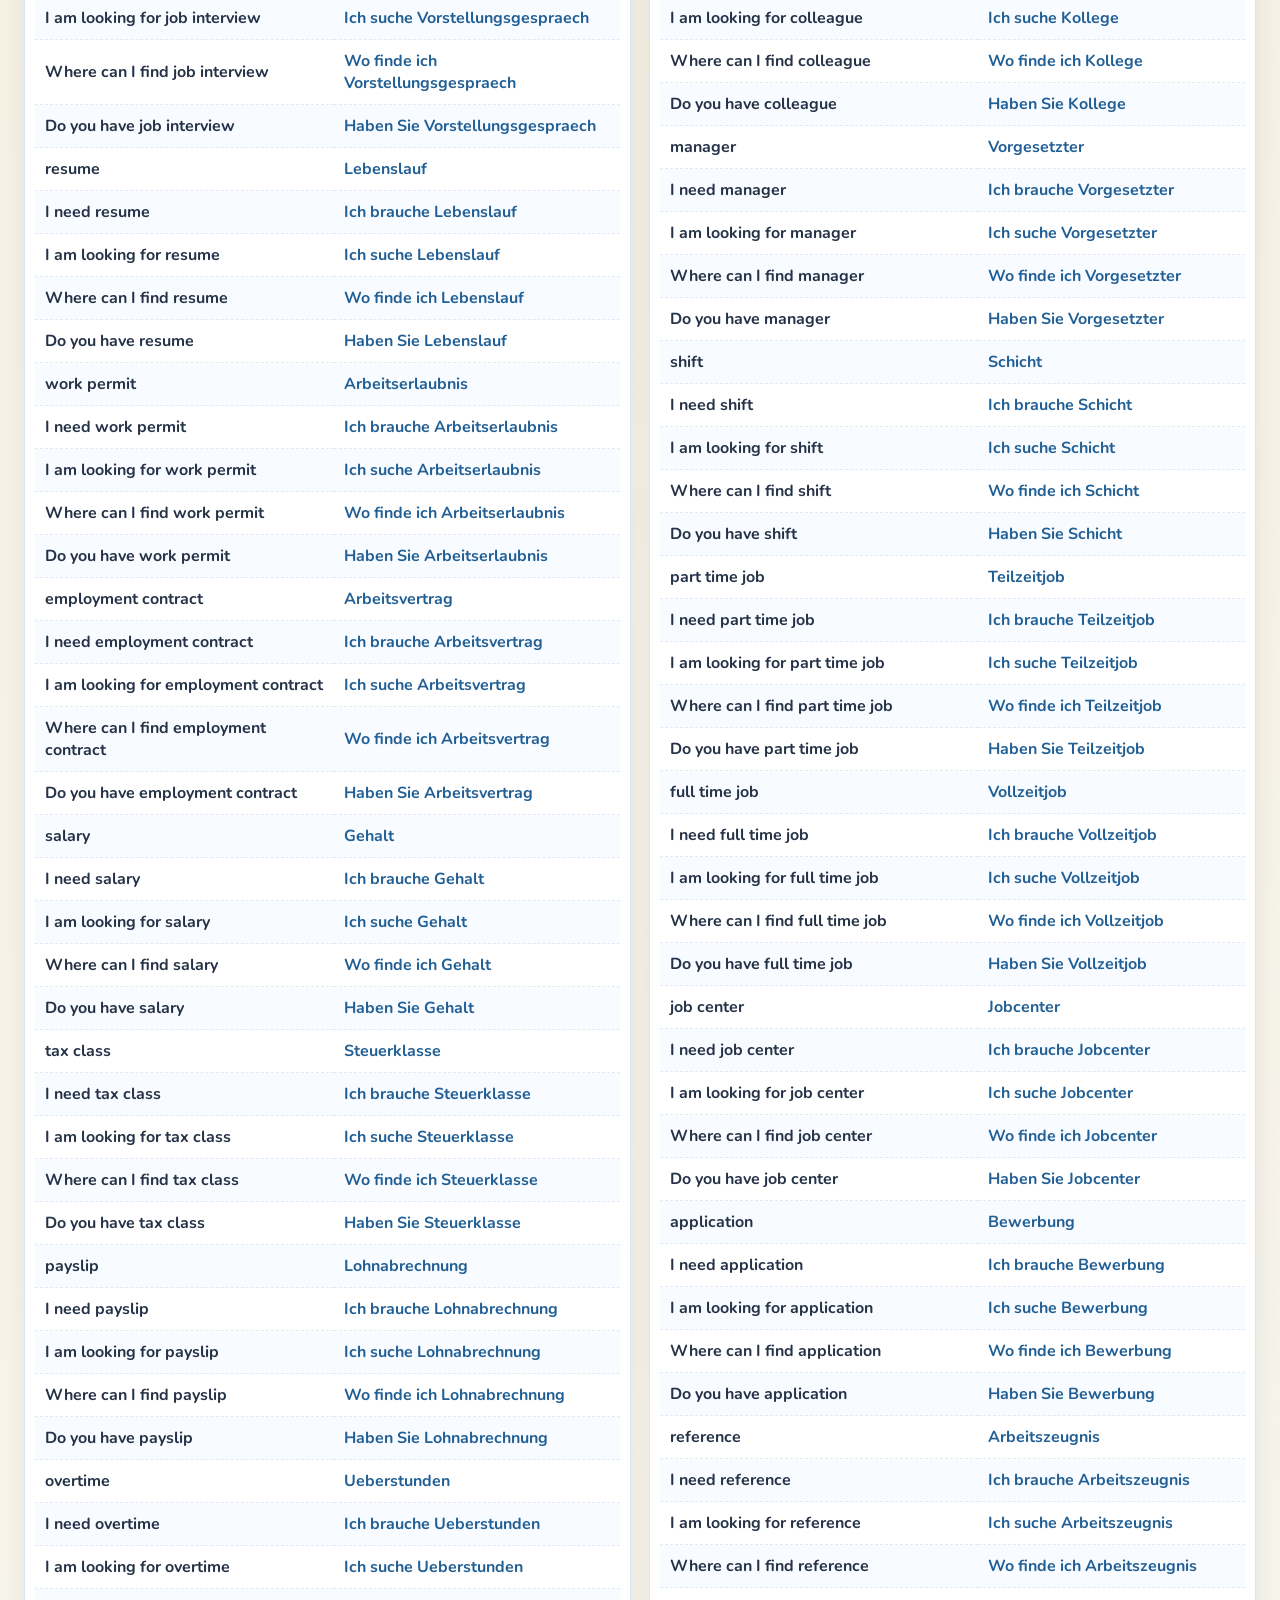
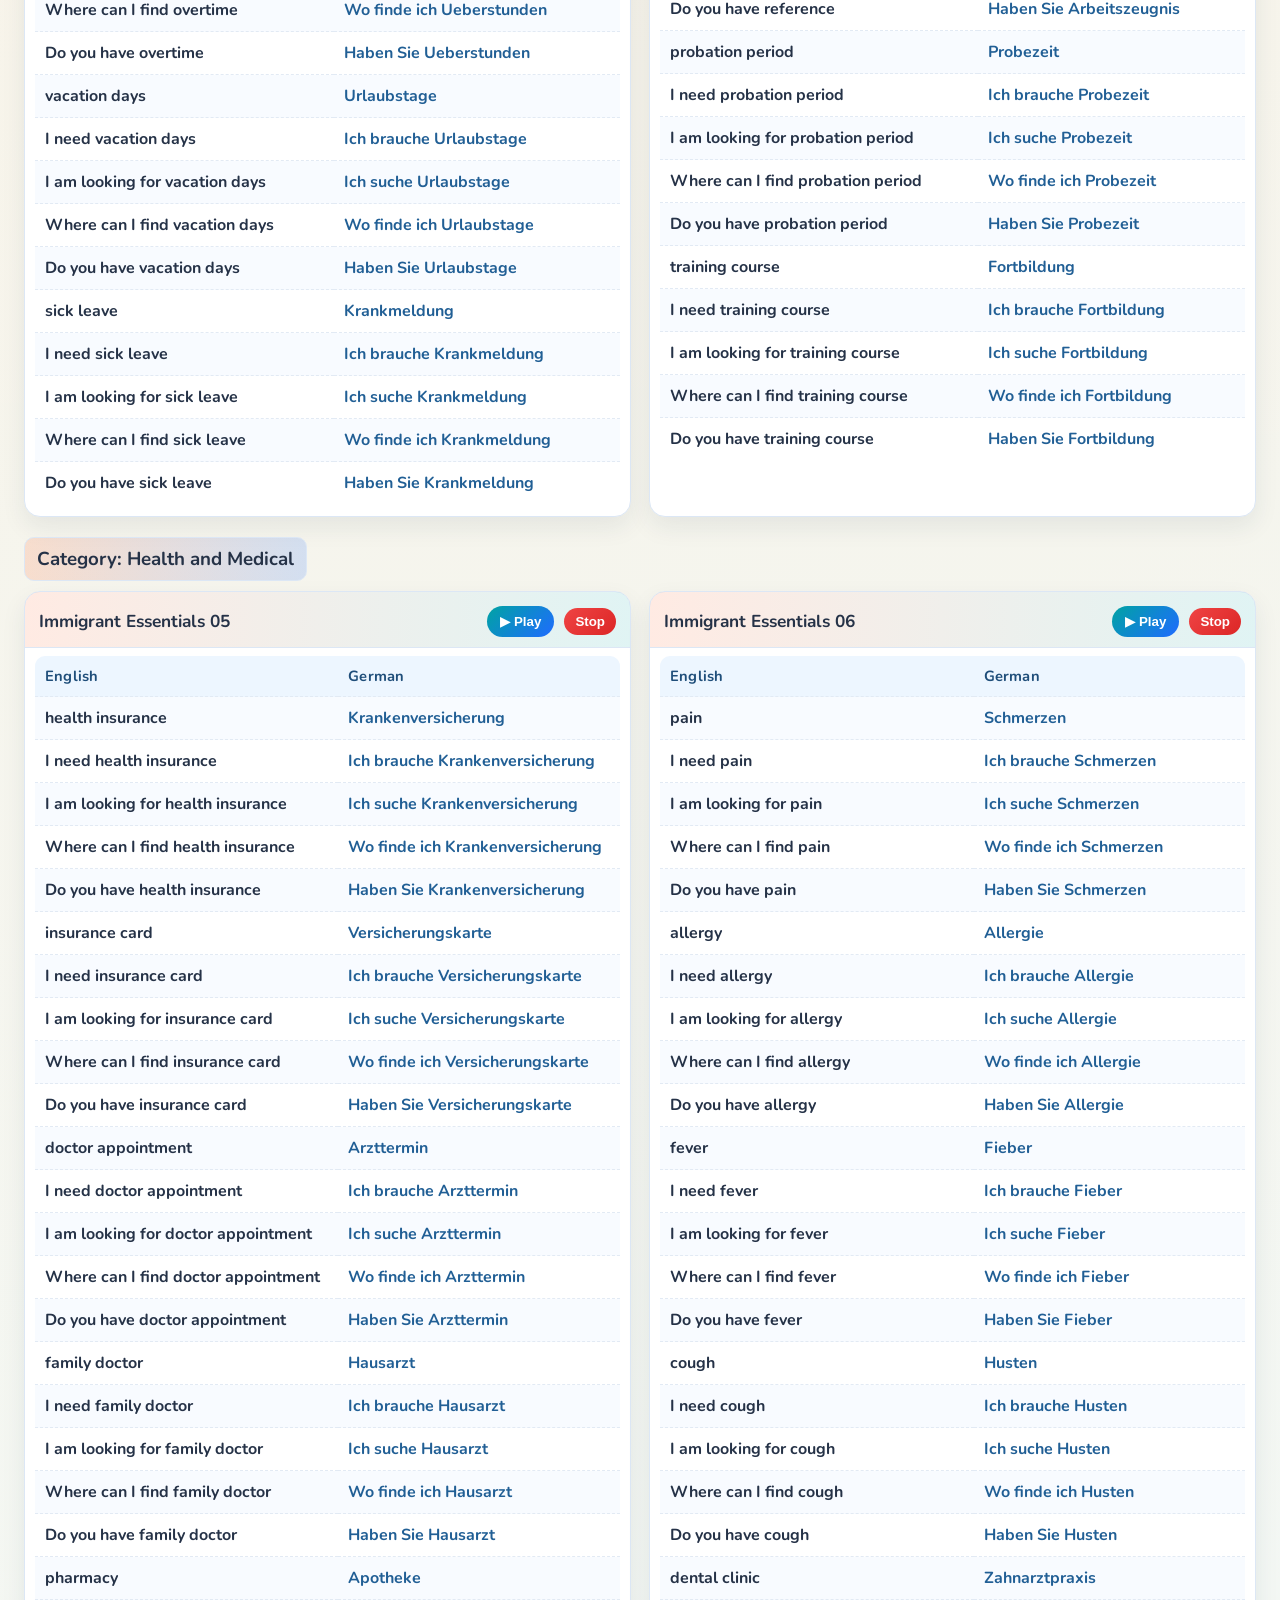
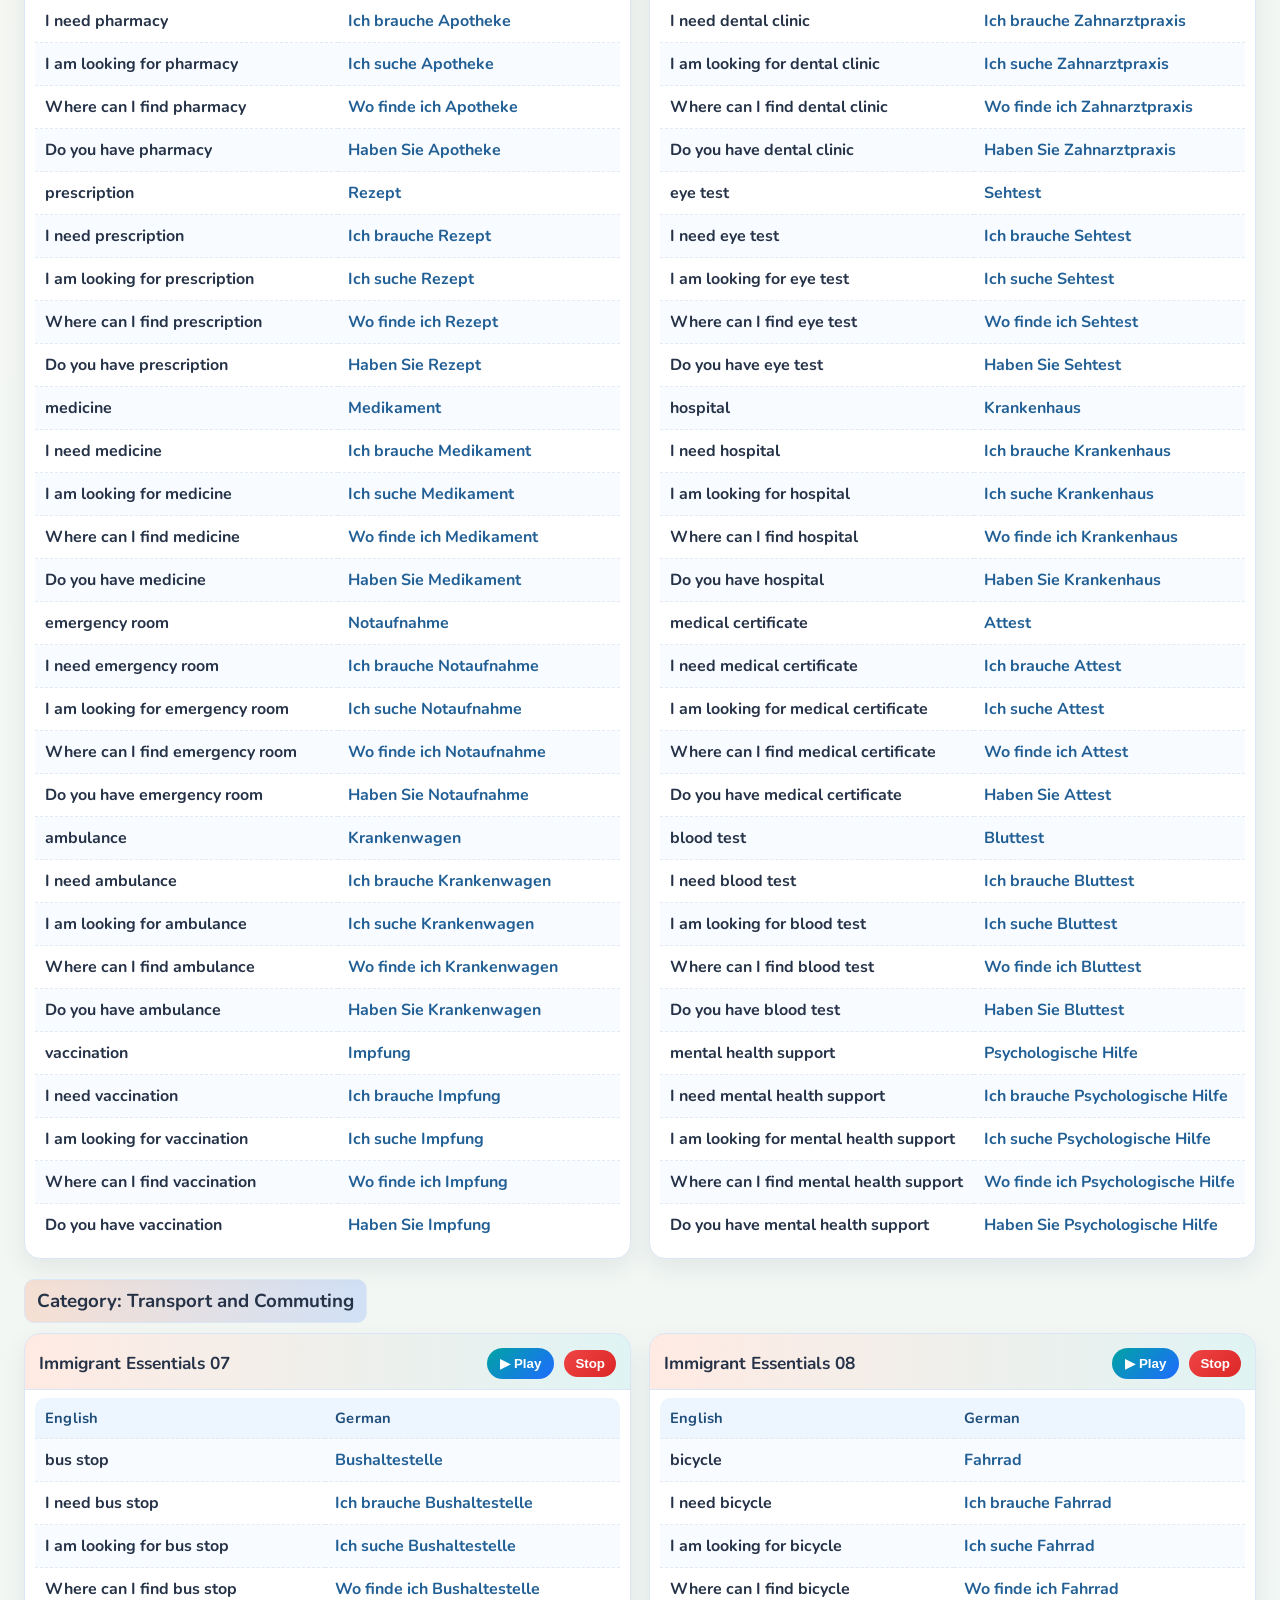
==== commit 79f06b59: "incremental" ====
--- a/Pronuncation_Vocabulary.html
+++ b/Pronuncation_Vocabulary.html
@@ -5,15 +5,199 @@
 <title>Full EN-DE Trainer</title>
 
 <style>
-body { font-family: Arial; margin:20px; }
-.lesson { margin-top:40px; }
-.row { padding:6px; border-bottom:1px solid #ddd; }
-button { margin-left:5px; }
-.nav { position:fixed; right:10px; top:10px; }
+@import url('https://fonts.googleapis.com/css2?family=Nunito:wght@400;700;800&family=Raleway:wght@700&display=swap');
+
+:root {
+  --bg1: #fff7e8;
+  --bg2: #e7f7ff;
+  --card: #ffffff;
+  --ink: #253247;
+  --accent: #ff7f50;
+  --accent-2: #00a3a3;
+  --line: #dce7f5;
+}
+
+* { box-sizing: border-box; }
+
+body {
+  margin: 0;
+  padding: 24px;
+  color: var(--ink);
+  font-family: "Nunito", "Trebuchet MS", sans-serif;
+  background:
+    radial-gradient(circle at 12% 20%, #ffe7cc 0%, transparent 35%),
+    radial-gradient(circle at 88% 15%, #d8f4ff 0%, transparent 32%),
+    linear-gradient(135deg, var(--bg1), var(--bg2));
+}
+
+h1 {
+  margin: 8px 0 4px;
+  font-family: "Raleway", "Gill Sans", sans-serif;
+  letter-spacing: 0.3px;
+}
+
+.subtitle {
+  margin: 0 0 18px;
+  color: #4a5a72;
+}
+
+.topbar {
+  position: sticky;
+  top: 10px;
+  z-index: 30;
+  margin-left: auto;
+  width: fit-content;
+  display: flex;
+  align-items: center;
+  gap: 10px;
+  padding: 10px 14px;
+  border: 1px solid var(--line);
+  border-radius: 999px;
+  background: rgba(255, 255, 255, 0.8);
+  backdrop-filter: blur(6px);
+  box-shadow: 0 8px 20px rgba(37, 50, 71, 0.08);
+}
+
+select {
+  border: 1px solid #c7d6ea;
+  border-radius: 999px;
+  padding: 6px 10px;
+  background: #fff;
+  color: var(--ink);
+  font-weight: 700;
+}
+
+#lessonsContainer {
+  margin-top: 18px;
+}
+
+.category {
+  margin-bottom: 20px;
+}
+
+.category-title {
+  margin: 0 0 10px;
+  padding: 8px 12px;
+  display: inline-block;
+  border-radius: 10px;
+  background: linear-gradient(90deg, rgba(255, 127, 80, 0.2), rgba(31, 107, 255, 0.16));
+  border: 1px solid var(--line);
+}
+
+.category-grid {
+  display: grid;
+  grid-template-columns: repeat(auto-fit, minmax(320px, 1fr));
+  gap: 18px;
+}
+
+.lesson {
+  margin-top: 0;
+  background: var(--card);
+  border: 1px solid var(--line);
+  border-radius: 16px;
+  overflow: hidden;
+  box-shadow: 0 10px 24px rgba(20, 45, 75, 0.08);
+}
+
+.lesson-head {
+  display: flex;
+  justify-content: space-between;
+  align-items: center;
+  gap: 10px;
+  padding: 14px 14px 10px;
+  background: linear-gradient(90deg, rgba(255, 127, 80, 0.16), rgba(0, 163, 163, 0.12));
+  border-bottom: 1px solid var(--line);
+}
+
+.lesson h2 {
+  margin: 0;
+  font-size: 1.08rem;
+}
+
+button {
+  margin-left: 6px;
+  border: none;
+  border-radius: 999px;
+  padding: 6px 11px;
+  color: #fff;
+  background: linear-gradient(135deg, var(--accent), #ff4f88);
+  font-weight: 800;
+  cursor: pointer;
+}
+
+button:hover { filter: brightness(1.06); }
+
+.play-btn {
+  background: linear-gradient(135deg, var(--accent-2), #1f6bff);
+  padding: 8px 13px;
+}
+
+.stop-btn {
+  background: linear-gradient(135deg, #ef4444, #dc2626);
+}
+
+.playback-status {
+  margin-left: 4px;
+  font-size: 0.9rem;
+  color: #3f4d63;
+  font-weight: 700;
+}
+
+.entries { padding: 8px 10px 12px; }
+
+.vocab-table {
+  width: 100%;
+  border-collapse: collapse;
+  overflow: hidden;
+  border-radius: 10px;
+}
+
+.vocab-table th,
+.vocab-table td {
+  text-align: left;
+  padding: 10px;
+  border-bottom: 1px dashed #e2eaf4;
+}
+
+.vocab-table th {
+  background: #edf6ff;
+  color: #1f4e7a;
+  font-size: 0.92rem;
+  letter-spacing: 0.2px;
+}
+
+.vocab-table tbody tr:nth-child(odd) { background: #f8fbff; }
+
+.vocab-table tbody tr:last-child td { border-bottom: none; }
+
+.speak-cell {
+  cursor: pointer;
+  font-weight: 700;
+}
+
+.speak-cell.german {
+  color: #215f95;
+}
+
+.speak-cell:empty {
+  cursor: default;
+  font-weight: 400;
+}
+
+@media (max-width: 700px) {
+  body { padding: 14px; }
+  .topbar {
+    position: static;
+    margin-bottom: 8px;
+  }
+}
 </style>
 
 <script>
 let rate = 0.9;
+let playbackActive = false;
+let playbackTimerA = null;
+let playbackTimerB = null;
 
 function speak(text, lang){
   const u = new SpeechSynthesisUtterance(text);
@@ -25,16 +209,45 @@
 
 function setSpeed(v){ rate = v; }
 
-function playLesson(list){
+function clearPlaybackTimers(){
+  if(playbackTimerA) clearTimeout(playbackTimerA);
+  if(playbackTimerB) clearTimeout(playbackTimerB);
+  playbackTimerA = null;
+  playbackTimerB = null;
+}
+
+function setPlaybackStatus(message){
+  const label = document.getElementById('playbackStatus');
+  if(label) label.textContent = message;
+}
+
+function stopPlayback(){
+  playbackActive = false;
+  clearPlaybackTimers();
+  window.speechSynthesis.cancel();
+  setPlaybackStatus('Stopped');
+}
+
+function playLesson(list, lessonName){
+  stopPlayback();
+  playbackActive = true;
+  setPlaybackStatus(`Playing ${lessonName}`);
+
   let i=0;
   function run(){
+    if(!playbackActive) return;
+
     if(i<list.length){
       speak(list[i][0],'en-US');
-      setTimeout(()=>{
+      playbackTimerA = setTimeout(()=>{
+        if(!playbackActive) return;
         if(list[i][1]) speak(list[i][1],'de-DE');
         i++;
-        setTimeout(run,1500);
+        playbackTimerB = setTimeout(run,1500);
       },1200);
+    } else {
+      playbackActive = false;
+      setPlaybackStatus(`Completed ${lessonName}`);
     }
   }
   run();
@@ -44,16 +257,20 @@
 </head>
 <body>
 
-<div class="nav">
+<div class="topbar">
 Speed:
 <select onchange="setSpeed(this.value)">
 <option value="0.6">Slow</option>
 <option value="0.9" selected>Normal</option>
 <option value="1.2">Fast</option>
 </select>
+<button class="stop-btn" onclick="stopPlayback()">Stop</button>
+<span id="playbackStatus" class="playback-status">Idle</span>
 </div>
 
 <h1>English ⇄ German FULL Trainer</h1>
+<p class="subtitle">Practice vocabulary with colorful lesson cards and one-tap pronunciation. Total entries: <strong id="totalCount">0</strong></p>
+<div id="lessonsContainer"></div>
 
 <!-- ================= DATA SECTION ================= -->
 
@@ -250,28 +467,340 @@
 ]
 
 };
-</script>
-
-<!-- ================= RENDER ================= -->
-
-<script>
-Object.keys(lessons).forEach(name => {
-  document.body.innerHTML += `<div class="lesson">
-  <h2>${name}</h2>
-  <button onclick="playLesson(lessons['${name}'])">▶ Play Lesson</button>
-  <div id="${name}"></div>
-  </div>`;
-
-  lessons[name].forEach(p=>{
-    document.getElementById(name).innerHTML += `
-    <div class="row">
-      ${p[0]} 
-      <button onclick="speak('${p[0]}','en-US')">EN</button>
-      ${p[1] ? `— ${p[1]} <button onclick="speak('${p[1]}','de-DE')">DE</button>` : ''}
-    </div>`;
+
+const immigrantEssentialTerms = {
+  "Housing and Utilities": [
+    ["rent", "Miete"],
+    ["rental contract", "Mietvertrag"],
+    ["landlord", "Vermieter"],
+    ["deposit", "Kaution"],
+    ["apartment", "Wohnung"],
+    ["room", "Zimmer"],
+    ["house rules", "Hausordnung"],
+    ["heating", "Heizung"],
+    ["electricity", "Strom"],
+    ["water bill", "Wasserrechnung"],
+    ["internet", "Internet"],
+    ["mailbox", "Briefkasten"],
+    ["key", "Schluessel"],
+    ["doorbell", "Klingel"],
+    ["moving date", "Umzugstermin"],
+    ["furniture", "Moebel"],
+    ["washing machine", "Waschmaschine"],
+    ["repair", "Reparatur"],
+    ["garbage collection", "Muellabfuhr"],
+    ["tenant registration", "Meldung als Mieter"]
+  ],
+  "Work and Jobs": [
+    ["job interview", "Vorstellungsgespraech"],
+    ["resume", "Lebenslauf"],
+    ["work permit", "Arbeitserlaubnis"],
+    ["employment contract", "Arbeitsvertrag"],
+    ["salary", "Gehalt"],
+    ["tax class", "Steuerklasse"],
+    ["payslip", "Lohnabrechnung"],
+    ["overtime", "Ueberstunden"],
+    ["vacation days", "Urlaubstage"],
+    ["sick leave", "Krankmeldung"],
+    ["colleague", "Kollege"],
+    ["manager", "Vorgesetzter"],
+    ["shift", "Schicht"],
+    ["part time job", "Teilzeitjob"],
+    ["full time job", "Vollzeitjob"],
+    ["job center", "Jobcenter"],
+    ["application", "Bewerbung"],
+    ["reference", "Arbeitszeugnis"],
+    ["probation period", "Probezeit"],
+    ["training course", "Fortbildung"]
+  ],
+  "Health and Medical": [
+    ["health insurance", "Krankenversicherung"],
+    ["insurance card", "Versicherungskarte"],
+    ["doctor appointment", "Arzttermin"],
+    ["family doctor", "Hausarzt"],
+    ["pharmacy", "Apotheke"],
+    ["prescription", "Rezept"],
+    ["medicine", "Medikament"],
+    ["emergency room", "Notaufnahme"],
+    ["ambulance", "Krankenwagen"],
+    ["vaccination", "Impfung"],
+    ["pain", "Schmerzen"],
+    ["allergy", "Allergie"],
+    ["fever", "Fieber"],
+    ["cough", "Husten"],
+    ["dental clinic", "Zahnarztpraxis"],
+    ["eye test", "Sehtest"],
+    ["hospital", "Krankenhaus"],
+    ["medical certificate", "Attest"],
+    ["blood test", "Bluttest"],
+    ["mental health support", "Psychologische Hilfe"]
+  ],
+  "Transport and Commuting": [
+    ["bus stop", "Bushaltestelle"],
+    ["train station", "Bahnhof"],
+    ["subway", "U Bahn"],
+    ["tram", "Strassenbahn"],
+    ["ticket machine", "Fahrkartenautomat"],
+    ["monthly pass", "Monatskarte"],
+    ["platform", "Bahnsteig"],
+    ["delay", "Verspaetung"],
+    ["route", "Strecke"],
+    ["transfer", "Umstieg"],
+    ["bicycle", "Fahrrad"],
+    ["driver license", "Fuehrerschein"],
+    ["car registration", "Fahrzeugzulassung"],
+    ["parking permit", "Parkausweis"],
+    ["traffic fine", "Strafzettel"],
+    ["airport terminal", "Flughafenterminal"],
+    ["taxi", "Taxi"],
+    ["ride sharing", "Mitfahrgelegenheit"],
+    ["navigation app", "Navigations App"],
+    ["commute time", "Pendelzeit"]
+  ],
+  "Shopping and Food": [
+    ["supermarket", "Supermarkt"],
+    ["discount store", "Discounter"],
+    ["shopping cart", "Einkaufswagen"],
+    ["cash register", "Kasse"],
+    ["receipt", "Kassenbon"],
+    ["price", "Preis"],
+    ["discount", "Rabatt"],
+    ["fresh vegetables", "Frisches Gemuese"],
+    ["bread", "Brot"],
+    ["milk", "Milch"],
+    ["rice", "Reis"],
+    ["cooking oil", "Speiseoel"],
+    ["halal food", "Halal Essen"],
+    ["vegetarian option", "Vegetarische Option"],
+    ["allergen information", "Allergen Information"],
+    ["food market", "Wochenmarkt"],
+    ["delivery", "Lieferung"],
+    ["online order", "Online Bestellung"],
+    ["return item", "Rueckgabe"],
+    ["customer service", "Kundenservice"]
+  ],
+  "Government and Documents": [
+    ["passport", "Reisepass"],
+    ["residence permit", "Aufenthaltserlaubnis"],
+    ["visa extension", "Visa Verlaengerung"],
+    ["registration office", "Buergeramt"],
+    ["registration certificate", "Meldebescheinigung"],
+    ["appointment", "Termin"],
+    ["queue number", "Wartenummer"],
+    ["document copy", "Dokumentenkopie"],
+    ["translation", "Uebersetzung"],
+    ["certified translation", "Beglaubigte Uebersetzung"],
+    ["birth certificate", "Geburtsurkunde"],
+    ["marriage certificate", "Heiratsurkunde"],
+    ["tax office", "Finanzamt"],
+    ["social security number", "Sozialversicherungsnummer"],
+    ["police registration", "Polizeiliche Anmeldung"],
+    ["integration course", "Integrationskurs"],
+    ["language certificate", "Sprachzertifikat"],
+    ["official letter", "Behoerdenbrief"],
+    ["deadline", "Frist"],
+    ["application form", "Antragsformular"]
+  ],
+  "School and Family": [
+    ["kindergarten", "Kindergarten"],
+    ["school enrollment", "Schulanmeldung"],
+    ["parent teacher meeting", "Elterngespraech"],
+    ["homework", "Hausaufgaben"],
+    ["school supplies", "Schulmaterial"],
+    ["notebook", "Heft"],
+    ["textbook", "Lehrbuch"],
+    ["school bus", "Schulbus"],
+    ["childcare", "Kinderbetreuung"],
+    ["after school program", "Nachmittagsbetreuung"],
+    ["vaccination record", "Impfnachweis"],
+    ["report card", "Zeugnis"],
+    ["attendance", "Anwesenheit"],
+    ["absence note", "Entschuldigung"],
+    ["family benefits", "Familienleistungen"],
+    ["child benefit", "Kindergeld"],
+    ["playground", "Spielplatz"],
+    ["pediatrician", "Kinderarzt"],
+    ["school lunch", "Schulessen"],
+    ["language support class", "Sprachfoerderkurs"]
+  ],
+  "Banking and Money": [
+    ["bank account", "Bankkonto"],
+    ["debit card", "EC Karte"],
+    ["online banking", "Online Banking"],
+    ["bank statement", "Kontoauszug"],
+    ["cash withdrawal", "Bargeldabhebung"],
+    ["money transfer", "Ueberweisung"],
+    ["standing order", "Dauerauftrag"],
+    ["rent payment", "Mietzahlung"],
+    ["utility bill", "Nebenkostenrechnung"],
+    ["monthly budget", "Monatsbudget"],
+    ["savings", "Ersparnisse"],
+    ["loan", "Kredit"],
+    ["interest rate", "Zinssatz"],
+    ["cash", "Bargeld"],
+    ["change", "Wechselgeld"],
+    ["payment reminder", "Zahlungserinnerung"],
+    ["late fee", "Mahngebuehr"],
+    ["insurance payment", "Versicherungsbeitrag"],
+    ["mobile payment", "Mobiles Bezahlen"],
+    ["currency exchange", "Geldwechsel"]
+  ],
+  "Communication and Daily Services": [
+    ["mobile phone", "Handy"],
+    ["sim card", "SIM Karte"],
+    ["phone plan", "Handytarif"],
+    ["internet provider", "Internetanbieter"],
+    ["postal office", "Post"],
+    ["parcel", "Paket"],
+    ["delivery tracking", "Sendungsverfolgung"],
+    ["email", "E Mail"],
+    ["password", "Passwort"],
+    ["customer hotline", "Kundenhotline"],
+    ["appointment confirmation", "Terminbestaetigung"],
+    ["public library", "Stadtbibliothek"],
+    ["community center", "Gemeindezentrum"],
+    ["language exchange", "Sprachtandem"],
+    ["volunteer work", "Ehrenamt"],
+    ["religious center", "Gebetszentrum"],
+    ["legal advice", "Rechtsberatung"],
+    ["support group", "Selbsthilfegruppe"],
+    ["translation app", "Uebersetzungs App"],
+    ["emergency contact", "Notfallkontakt"]
+  ]
+};
+
+const immigrantTemplates = [
+  ["I need {en}", "Ich brauche {de}"],
+  ["I am looking for {en}", "Ich suche {de}"],
+  ["Where can I find {en}", "Wo finde ich {de}"],
+  ["Do you have {en}", "Haben Sie {de}"]
+];
+
+const generatedLessonGroups = {};
+let generatedLessonIndex = 1;
+
+Object.entries(immigrantEssentialTerms).forEach(([topic, terms]) => {
+  const expandedRows = [];
+
+  terms.forEach(([en, de]) => {
+    expandedRows.push([en, de]);
+
+    immigrantTemplates.forEach(([enTemplate, deTemplate]) => {
+      expandedRows.push([
+        enTemplate.replace('{en}', en),
+        deTemplate.replace('{de}', de)
+      ]);
+    });
   });
+
+  const lessonNames = [];
+  const chunkSize = 50;
+  for(let i = 0; i < expandedRows.length; i += chunkSize){
+    const lessonName = `Immigrant Essentials ${String(generatedLessonIndex).padStart(2, '0')}`;
+    lessons[lessonName] = expandedRows.slice(i, i + chunkSize);
+    lessonNames.push(lessonName);
+    generatedLessonIndex++;
+  }
+
+  generatedLessonGroups[topic] = lessonNames;
 });
 </script>
 
+<!-- ================= RENDER ================= -->
+
+<script>
+const container = document.getElementById('lessonsContainer');
+const esc = (s) => String(s).replace(/\\/g, '\\\\').replace(/'/g, "\\'");
+const lessonCategories = [
+  {
+    title: 'Category: Foundations and Greetings',
+    lessons: ['Lesson 1.6']
+  },
+  {
+    title: 'Category: Time, Numbers and Travel Help',
+    lessons: ['Lesson 1.7']
+  },
+  {
+    title: 'Category: Questions, Connectors and Everyday Talk',
+    lessons: ['Lesson 1.8']
+  },
+  {
+    title: 'Category: Airport Scenario Practice',
+    lessons: ['Lesson 1.9']
+  },
+  {
+    title: 'Category: Conversation Sentences',
+    lessons: ['Lesson 1.10']
+  },
+  ...Object.entries(generatedLessonGroups).map(([topic, lessonList]) => ({
+    title: `Category: ${topic}`,
+    lessons: lessonList
+  }))
+];
+
+const totalEntries = Object.values(lessons).reduce((sum, list) => sum + list.length, 0);
+const totalCountNode = document.getElementById('totalCount');
+if(totalCountNode) totalCountNode.textContent = totalEntries;
+
+function renderLessonCard(name){
+  const lessonEntries = lessons[name].map((p) => {
+    const enCell = `<td class="speak-cell english" onclick="speak('${esc(p[0])}','en-US')">${p[0]}</td>`;
+    const deCell = p[1]
+      ? `<td class="speak-cell german" onclick="speak('${esc(p[1])}','de-DE')">${p[1]}</td>`
+      : '<td></td>';
+
+    return `<tr>${enCell}${deCell}</tr>`;
+  }).join('');
+
+  return `
+  <div class="lesson">
+    <div class="lesson-head">
+      <h2>${name}</h2>
+      <div>
+        <button class="play-btn" onclick="playLesson(lessons['${esc(name)}'],'${esc(name)}')">▶ Play</button>
+        <button class="stop-btn" onclick="stopPlayback()">Stop</button>
+      </div>
+    </div>
+    <div class="entries">
+      <table class="vocab-table">
+        <thead>
+          <tr>
+            <th>English</th>
+            <th>German</th>
+          </tr>
+        </thead>
+        <tbody>
+          ${lessonEntries}
+        </tbody>
+      </table>
+    </div>
+  </div>`;
+}
+
+lessonCategories.forEach((section) => {
+  const cards = section.lessons
+    .filter(name => lessons[name])
+    .map(name => renderLessonCard(name))
+    .join('');
+
+  if(cards){
+    container.innerHTML += `
+    <section class="category">
+      <h3 class="category-title">${section.title}</h3>
+      <div class="category-grid">${cards}</div>
+    </section>`;
+  }
+});
+
+const uncategorized = Object.keys(lessons).filter(name => !lessonCategories.some(cat => cat.lessons.includes(name)));
+if(uncategorized.length){
+  container.innerHTML += `
+  <section class="category">
+    <h3 class="category-title">Category: More Practice</h3>
+    <div class="category-grid">${uncategorized.map(name => renderLessonCard(name)).join('')}</div>
+  </section>`;
+}
+</script>
+
 </body>
 </html>
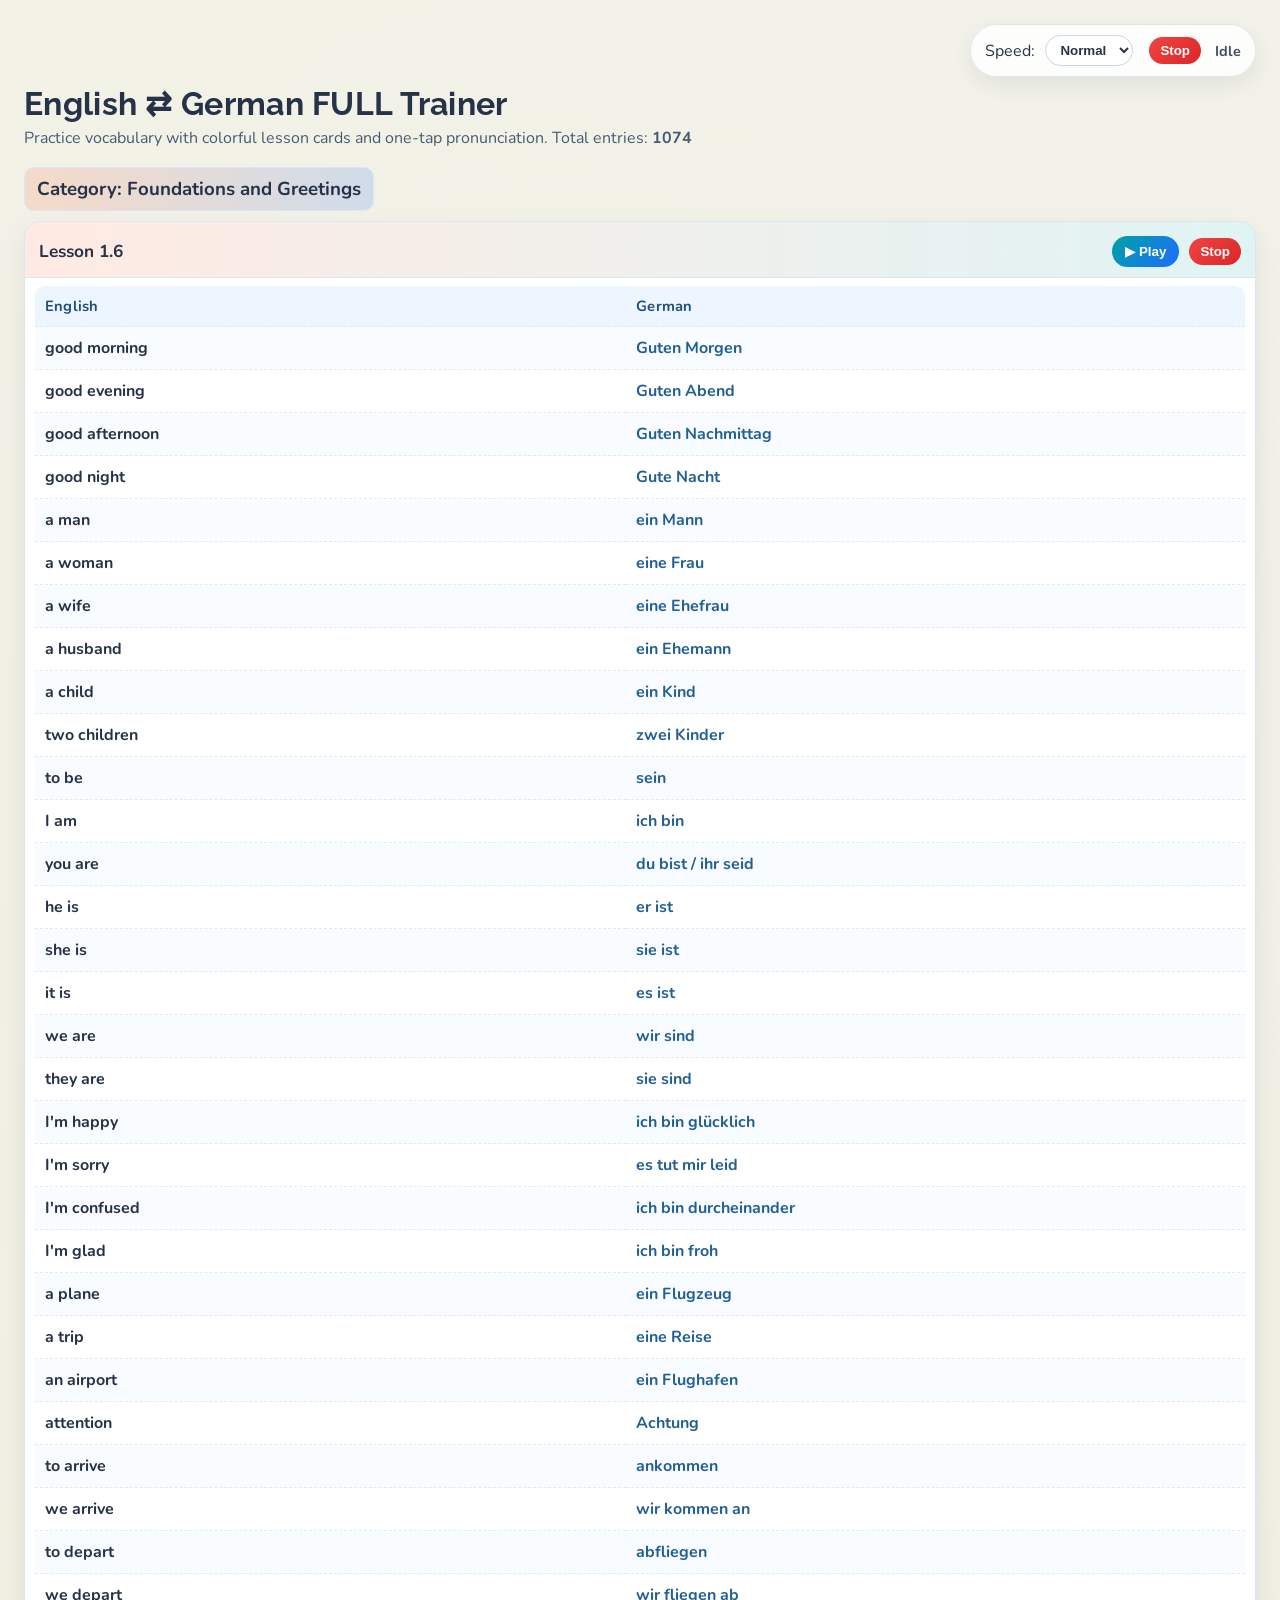
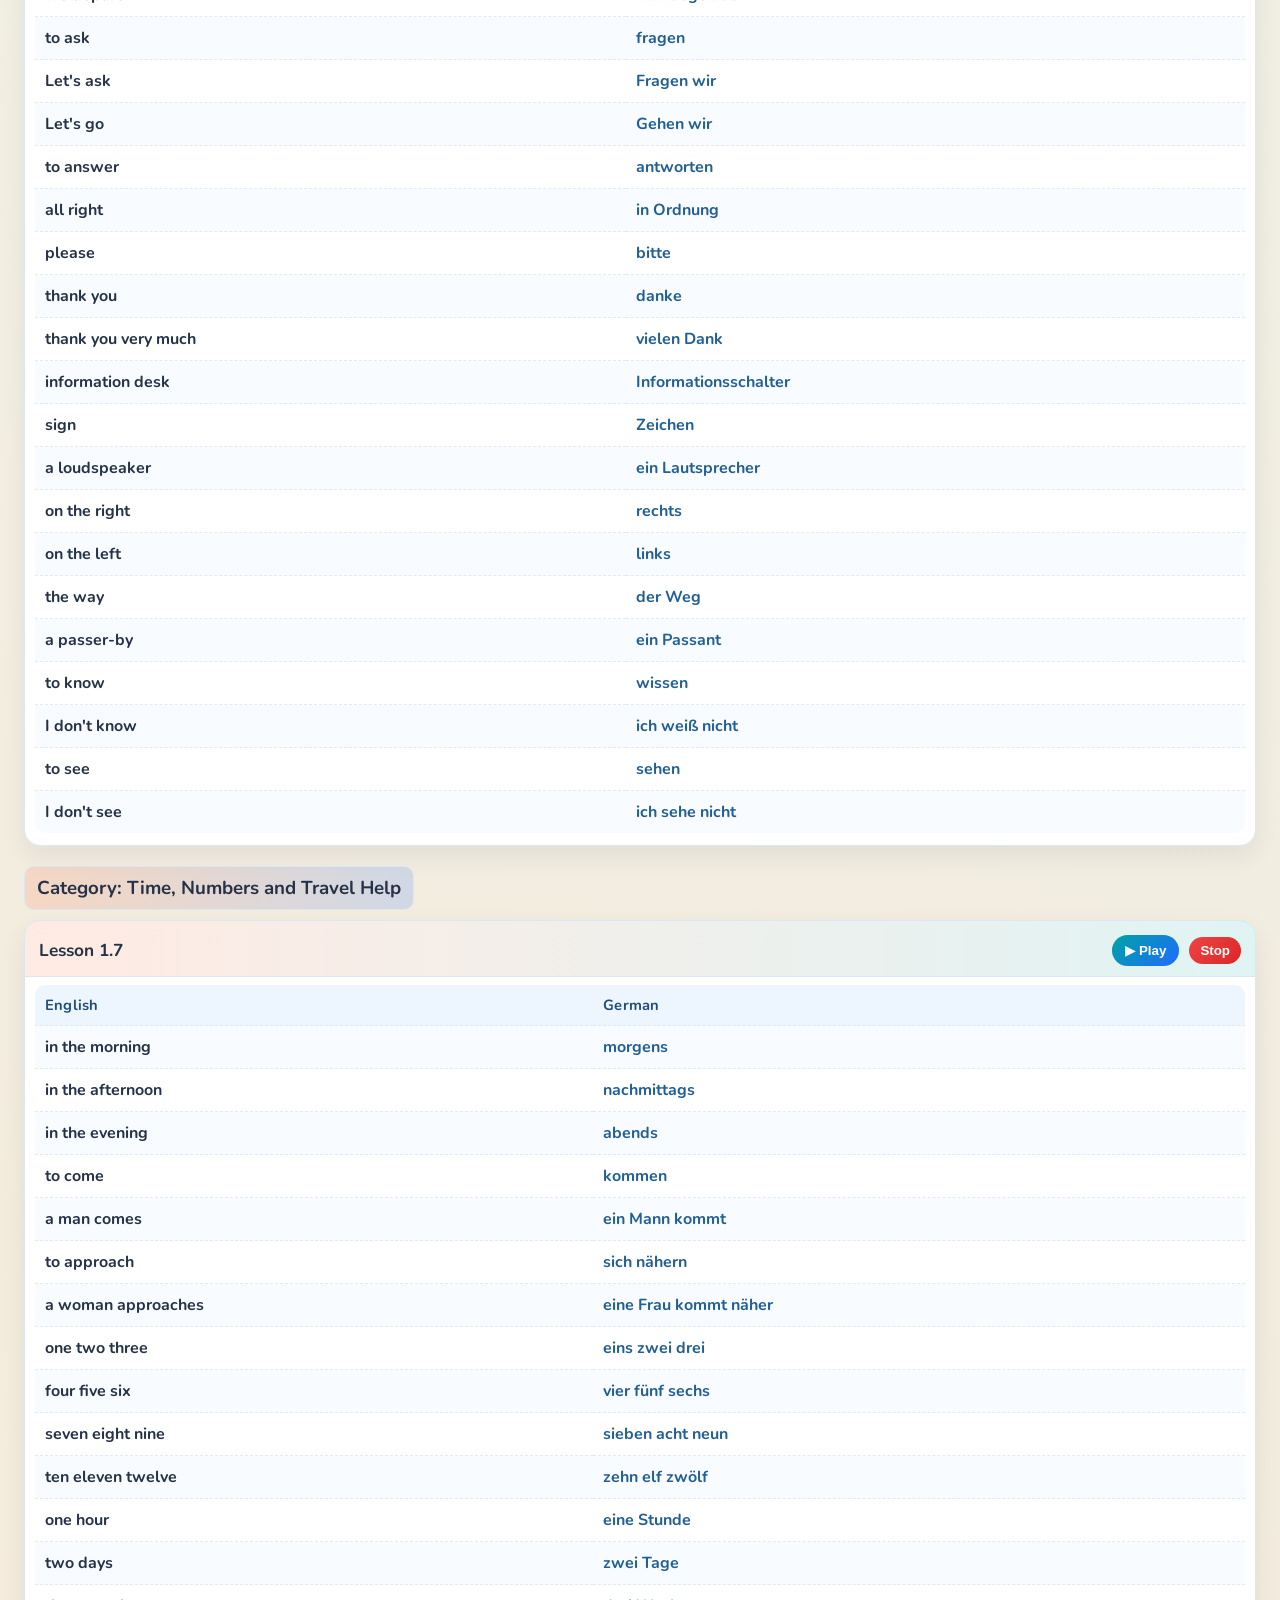
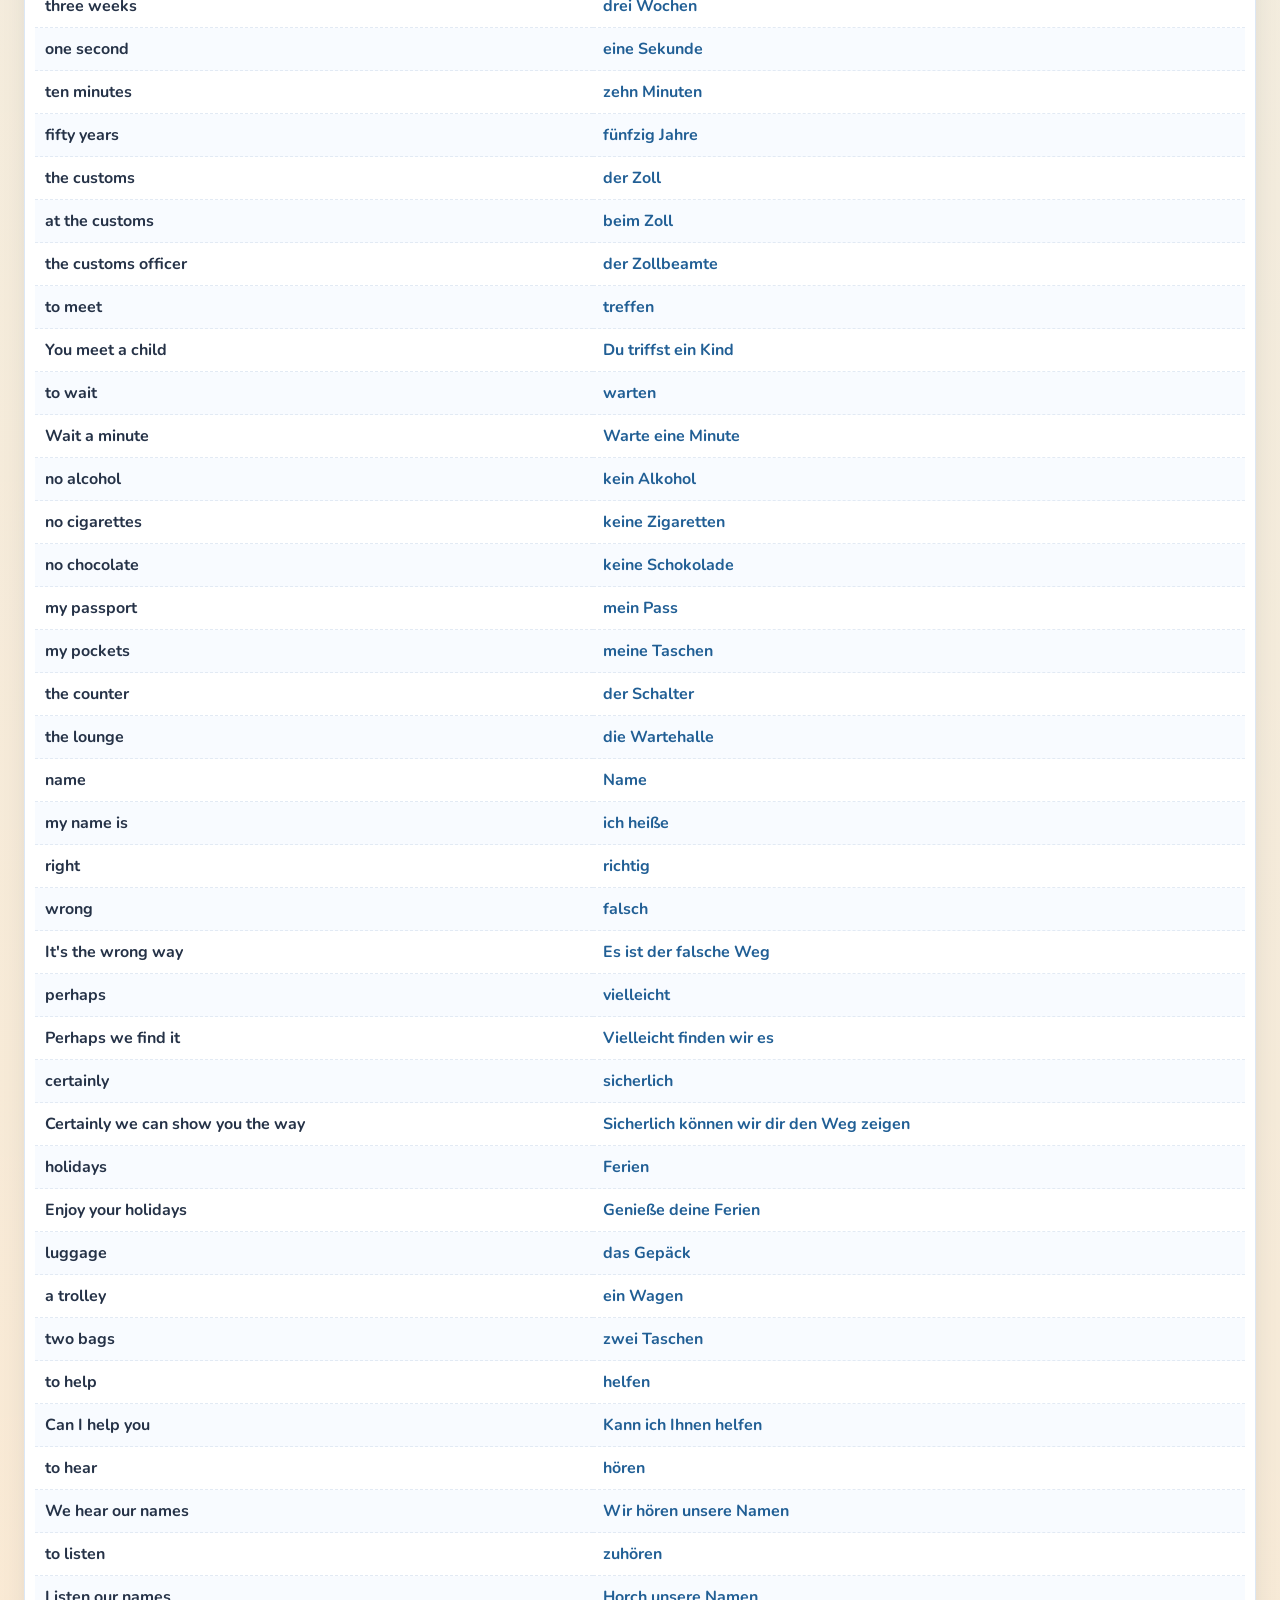
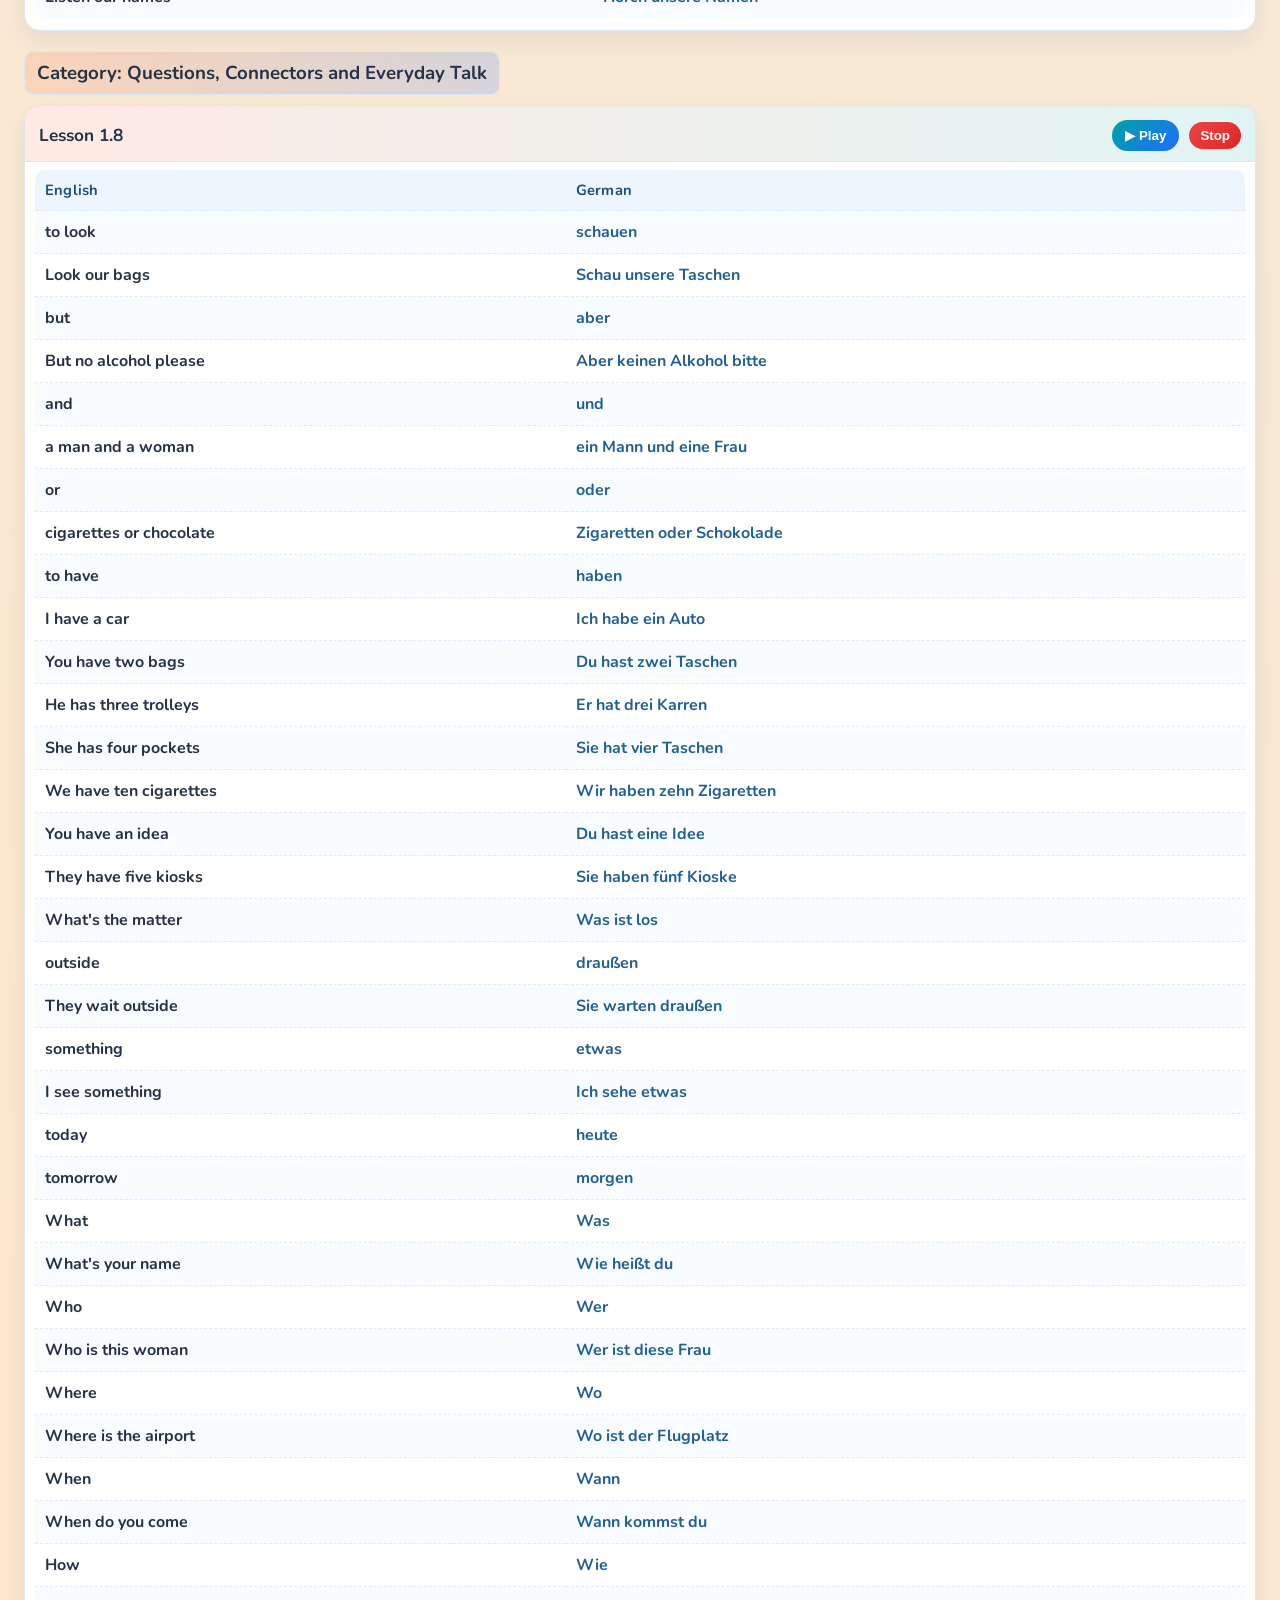
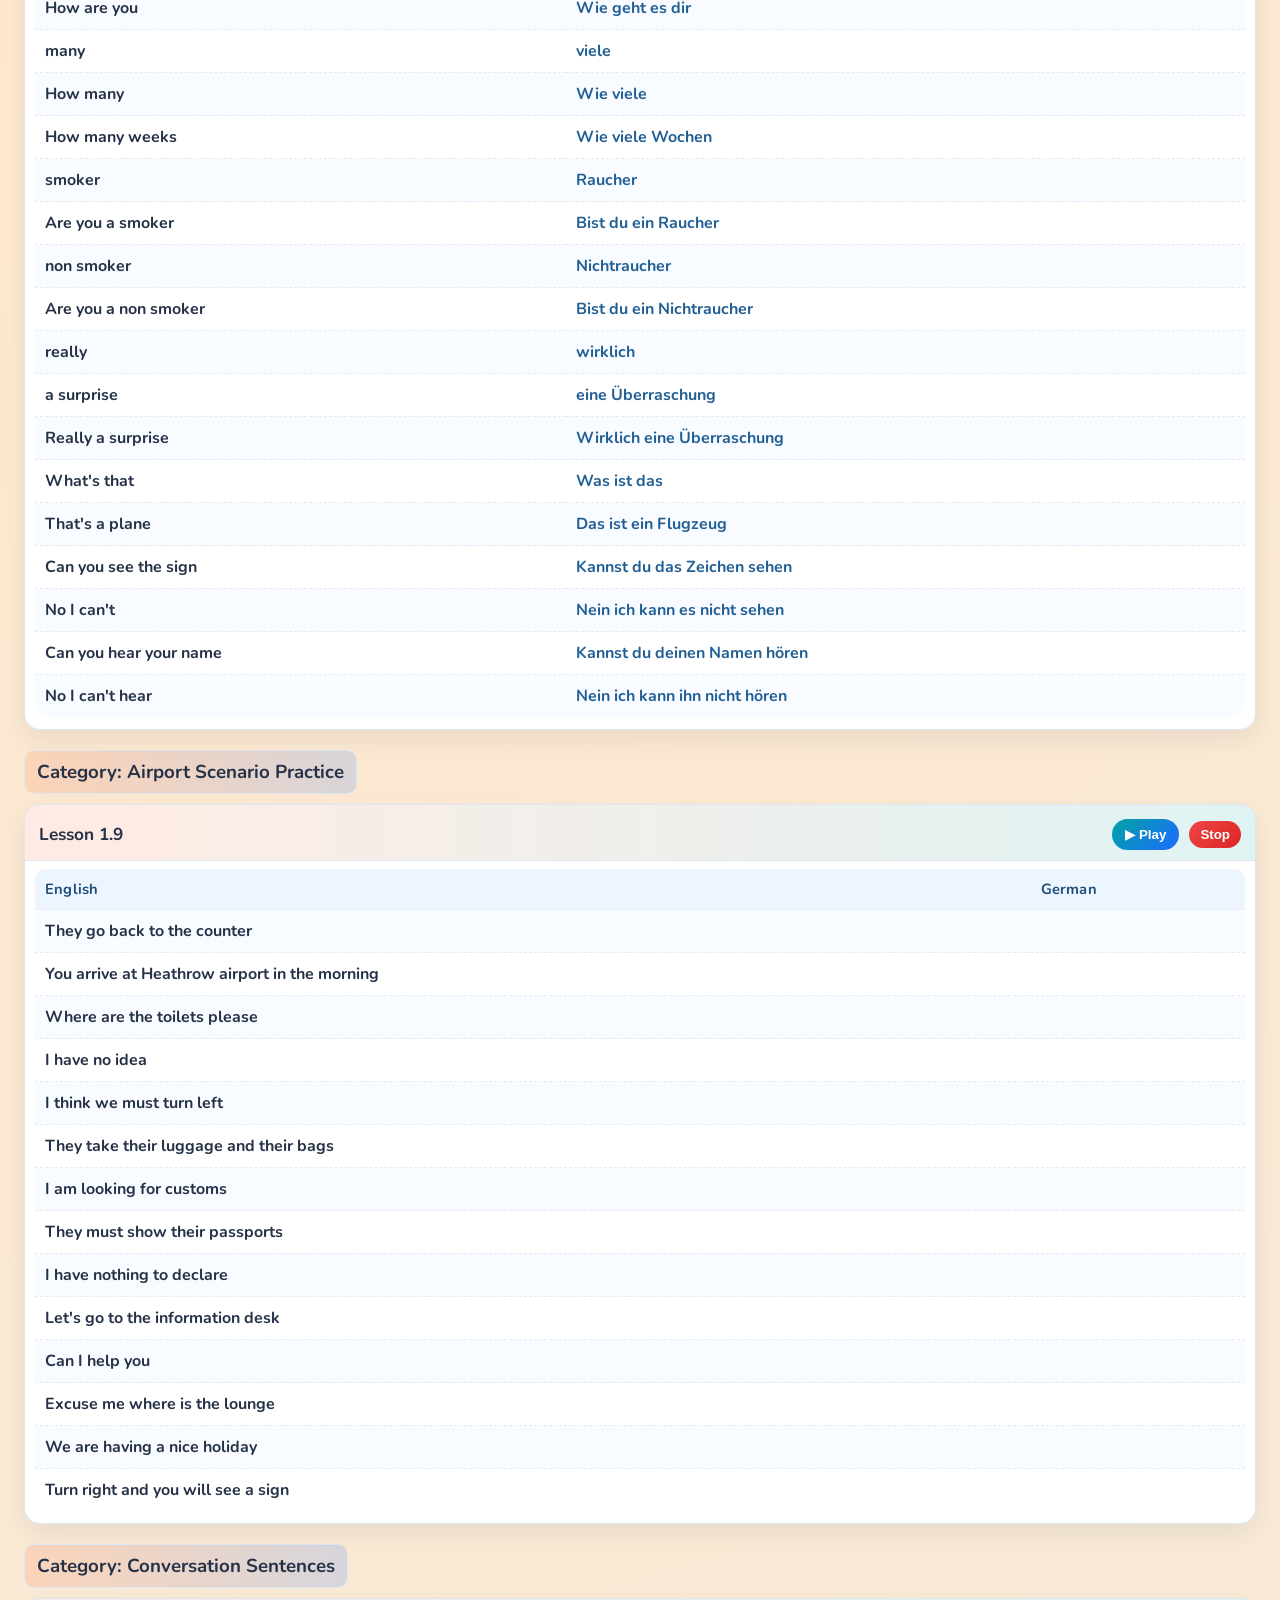
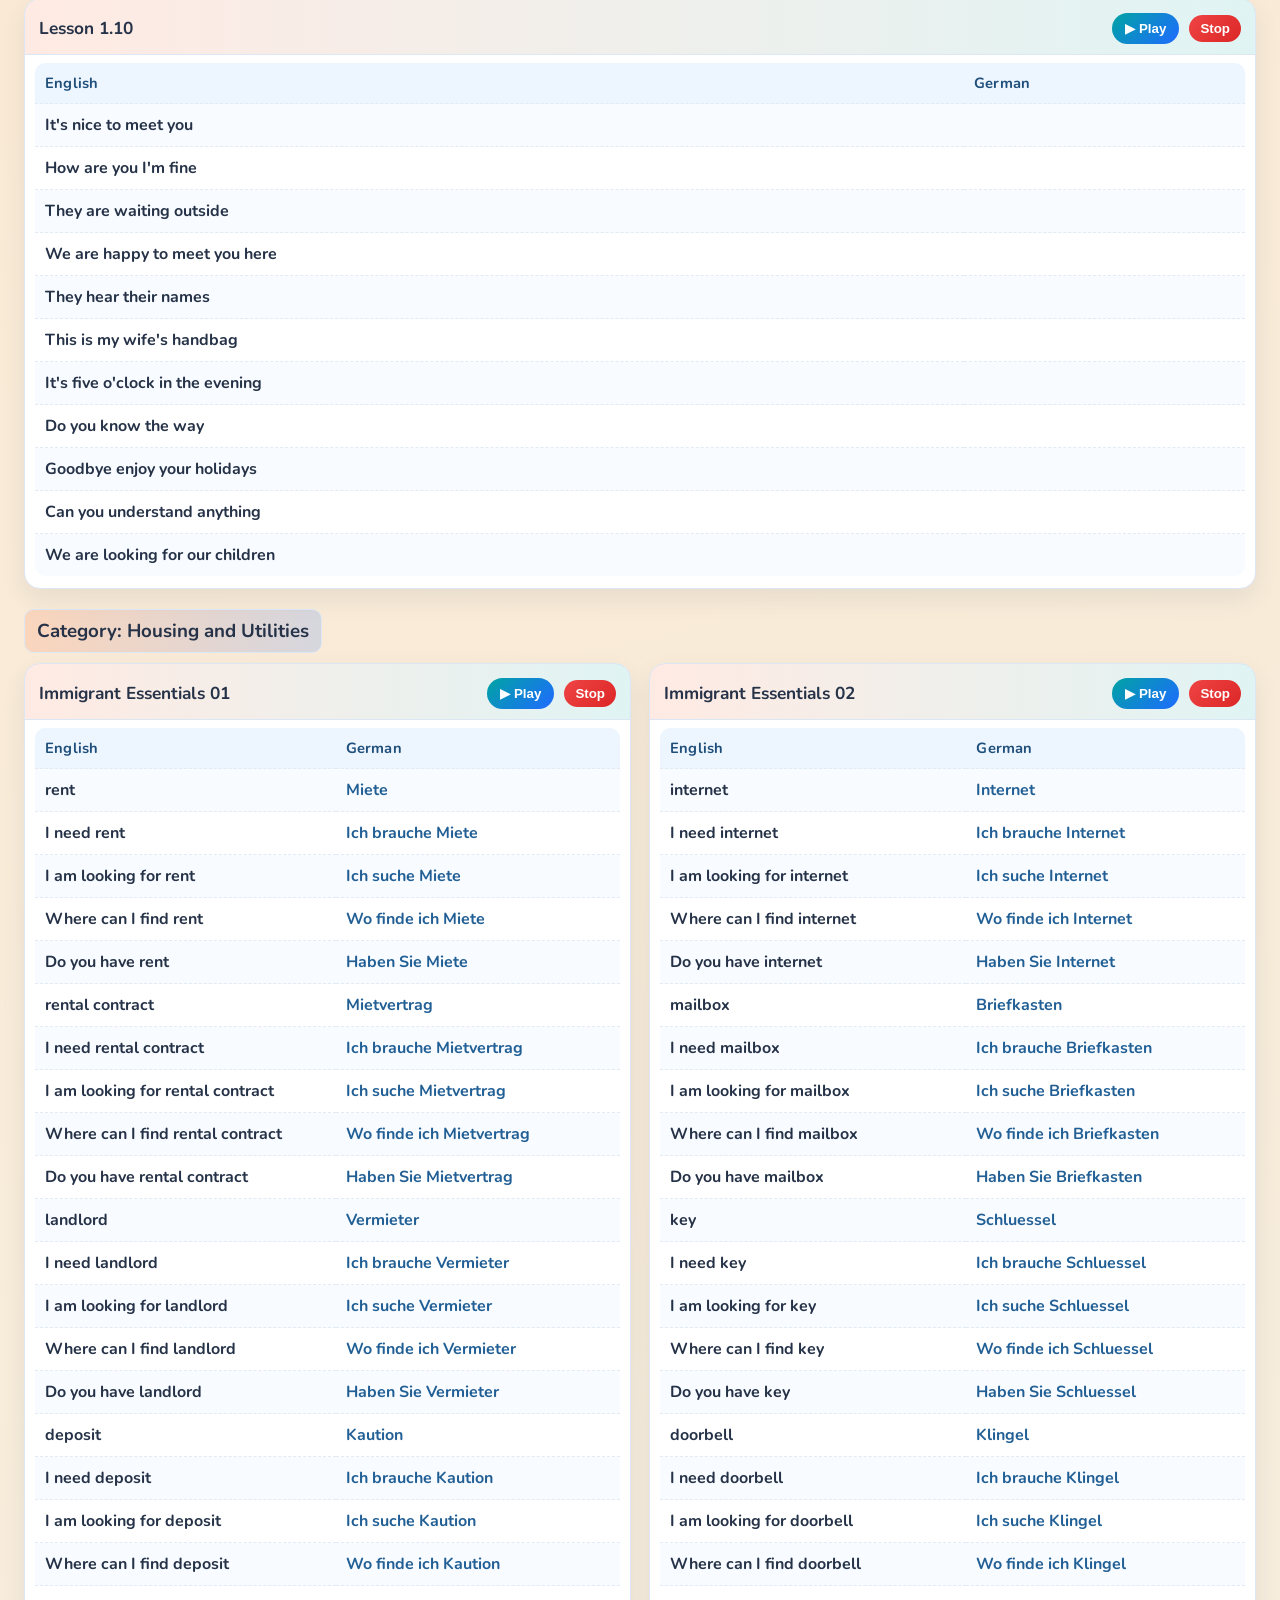
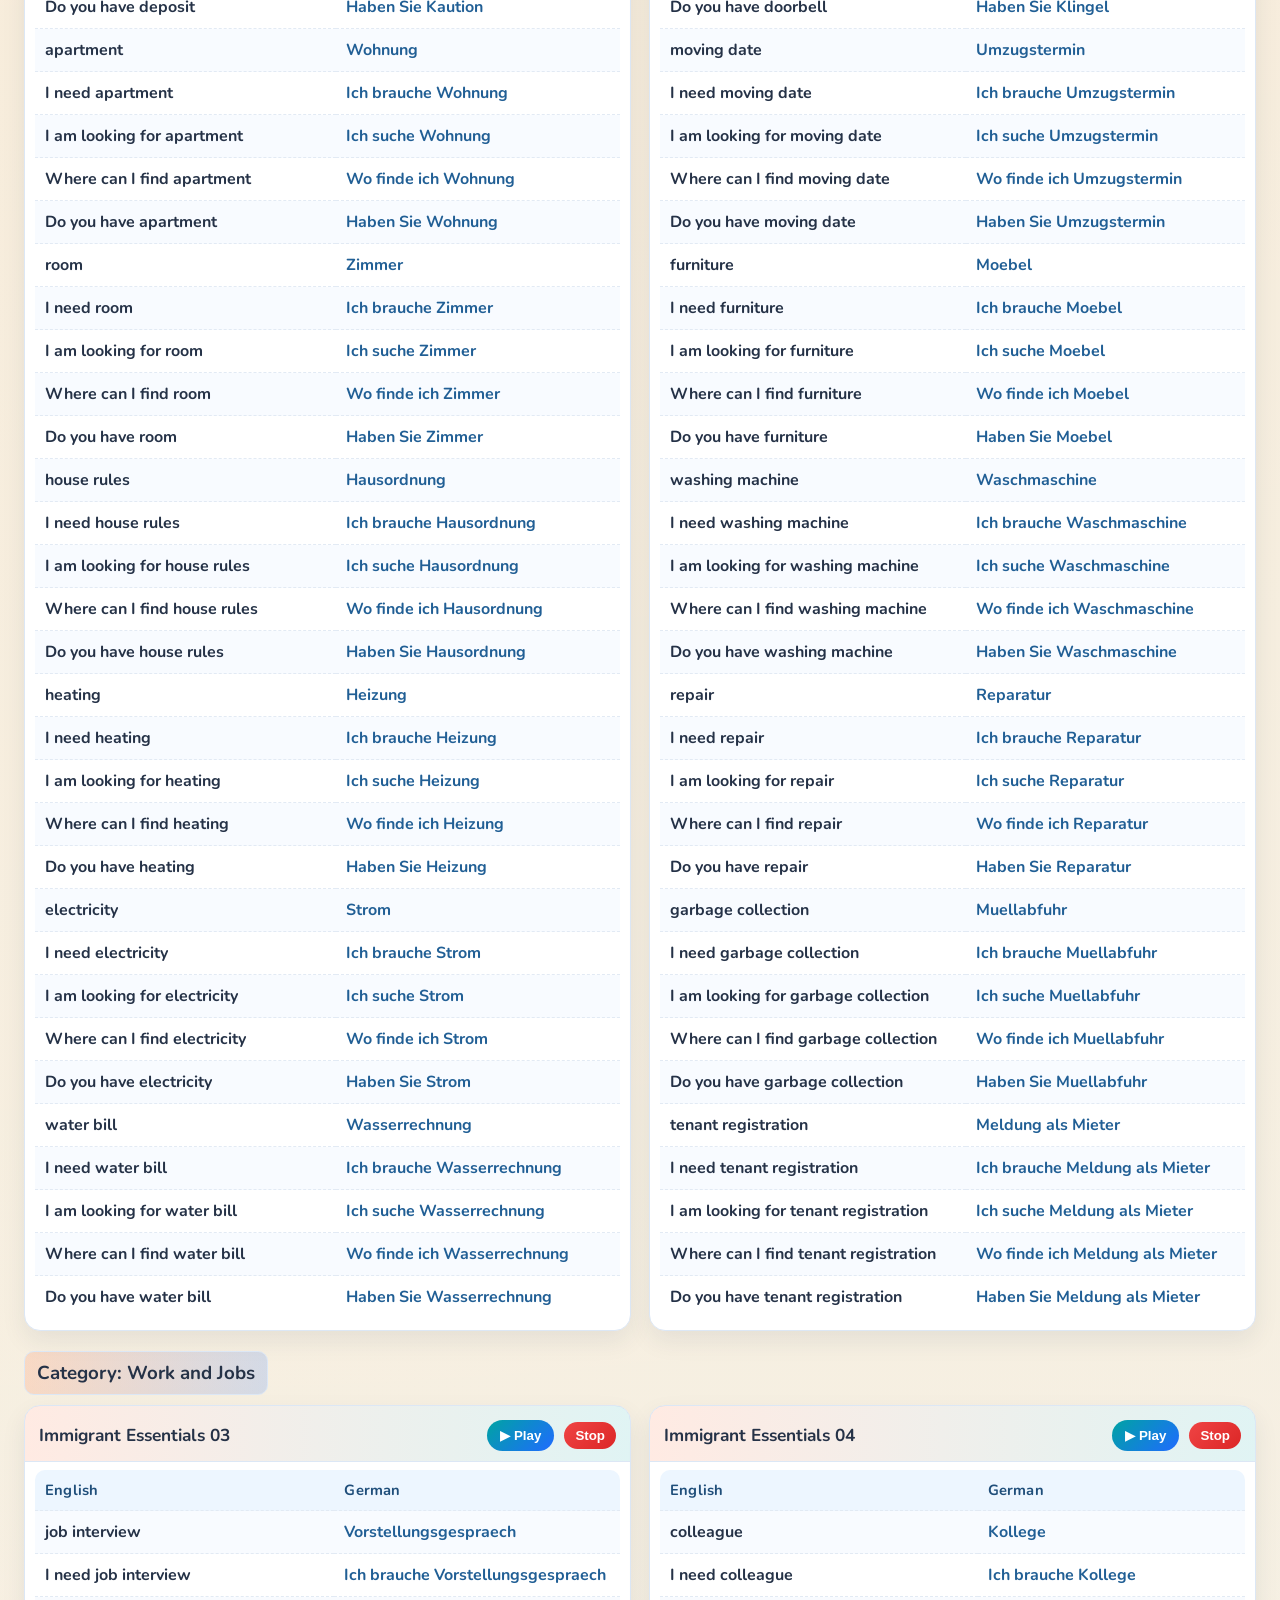
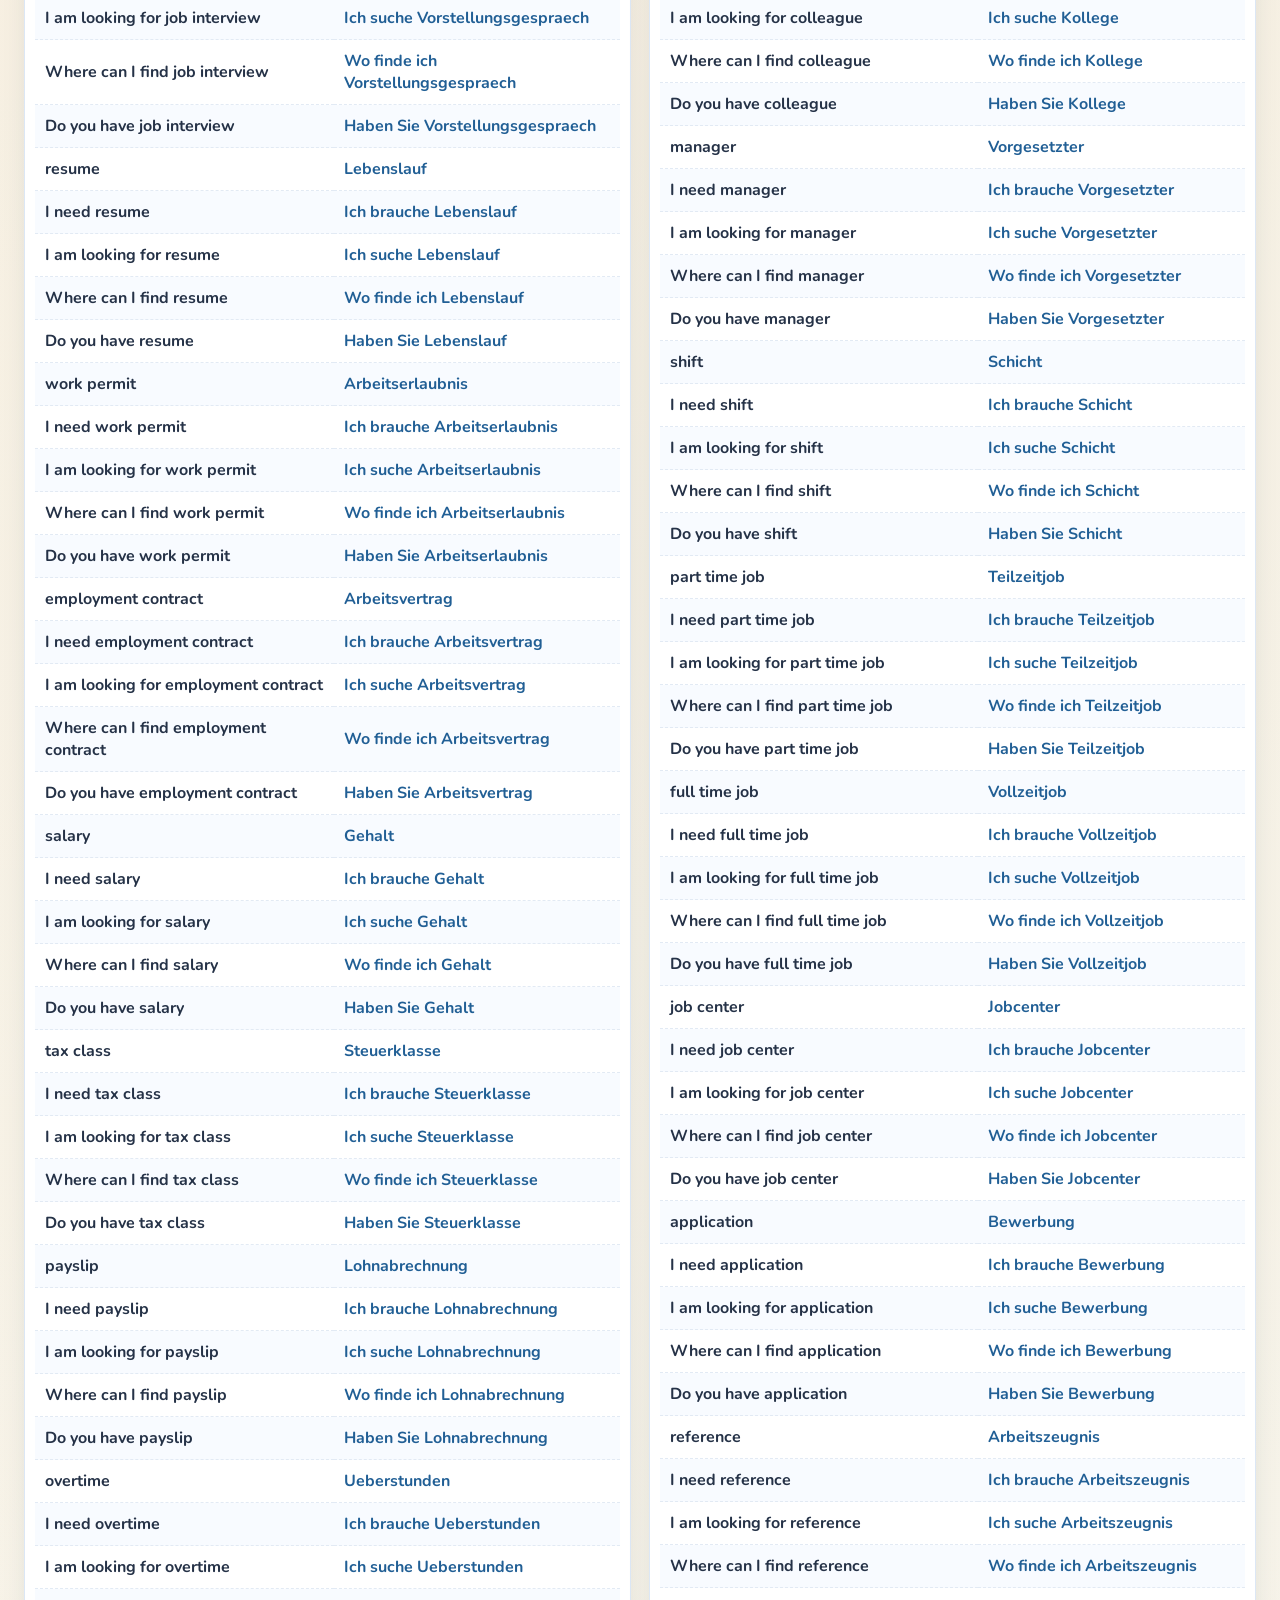
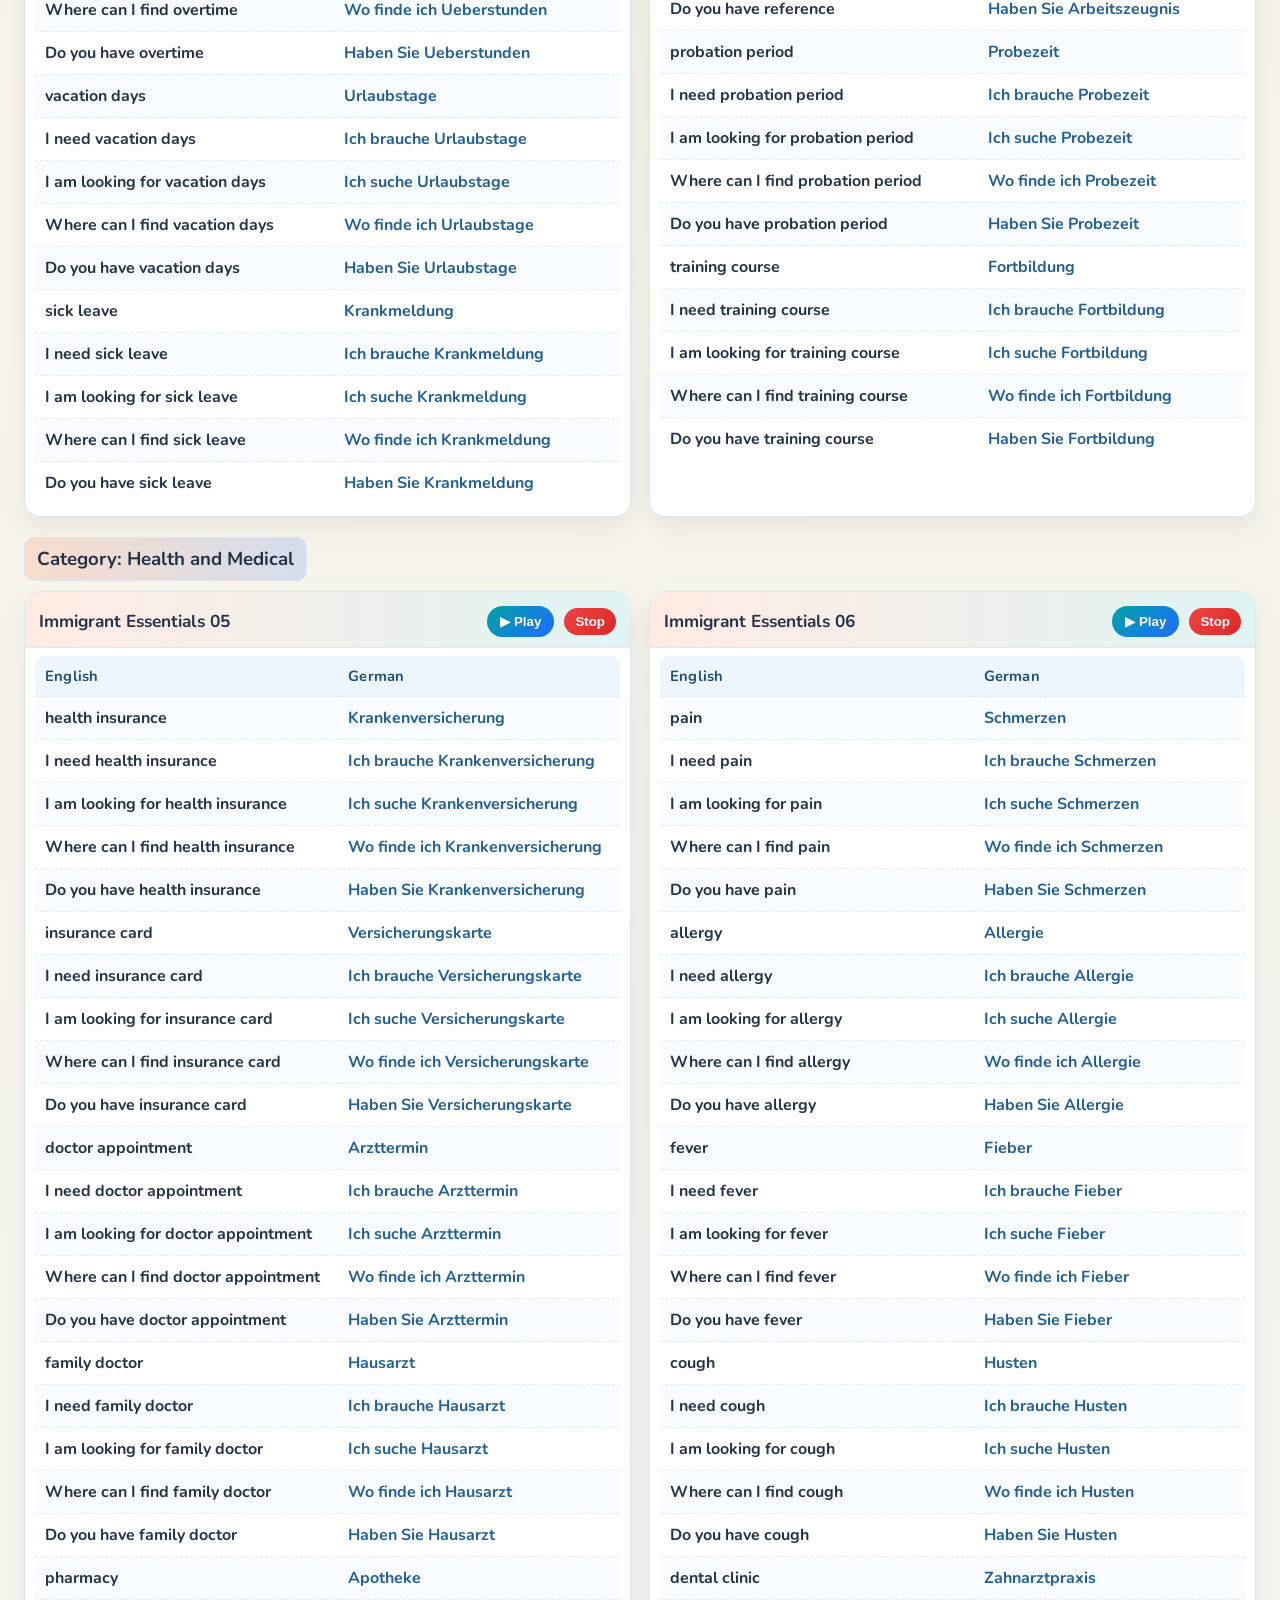
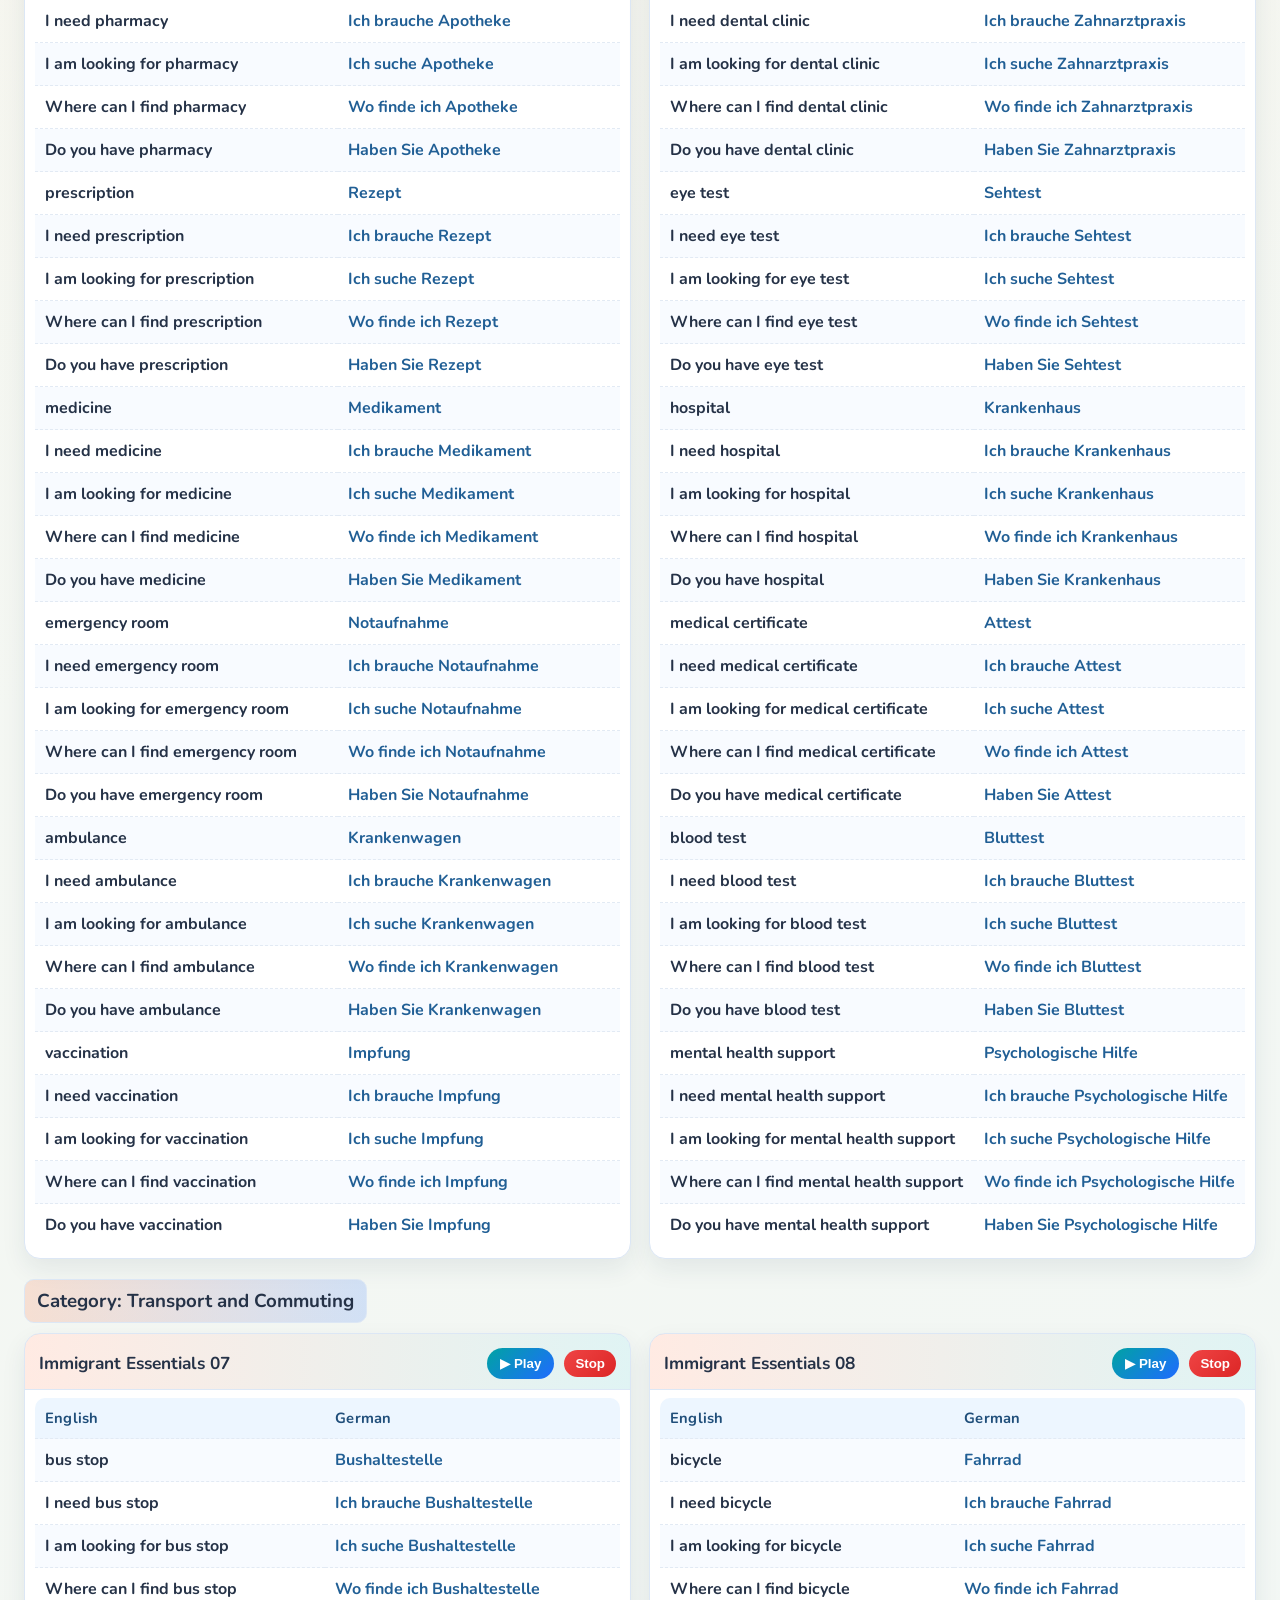
==== commit 7b736d07: "including role play" ====
--- a/Pronuncation_Vocabulary.html
+++ b/Pronuncation_Vocabulary.html
@@ -184,6 +184,76 @@
   font-weight: 400;
 }
 
+.section-title {
+  margin: 10px 0;
+  font-family: "Raleway", "Gill Sans", sans-serif;
+}
+
+.scenario-grid {
+  display: grid;
+  grid-template-columns: repeat(auto-fit, minmax(340px, 1fr));
+  gap: 18px;
+  margin-top: 8px;
+}
+
+.scenario-card {
+  background: #fff;
+  border: 1px solid var(--line);
+  border-radius: 16px;
+  overflow: hidden;
+  box-shadow: 0 10px 24px rgba(20, 45, 75, 0.08);
+}
+
+.scenario-head {
+  display: flex;
+  justify-content: space-between;
+  align-items: center;
+  gap: 10px;
+  padding: 14px 14px 10px;
+  background: linear-gradient(90deg, rgba(31, 107, 255, 0.15), rgba(255, 127, 80, 0.12));
+  border-bottom: 1px solid var(--line);
+}
+
+.scenario-head h3 {
+  margin: 0;
+  font-size: 1.02rem;
+}
+
+.scenario-sub {
+  margin: 0;
+  padding: 0 14px 8px;
+  color: #42556f;
+  font-size: 0.94rem;
+}
+
+.play-role-btn {
+  background: linear-gradient(135deg, #1f6bff, #00a3a3);
+  padding: 8px 13px;
+}
+
+.dialog-table {
+  width: 100%;
+  border-collapse: collapse;
+}
+
+.dialog-table th,
+.dialog-table td {
+  text-align: left;
+  padding: 9px 10px;
+  border-bottom: 1px dashed #e2eaf4;
+  vertical-align: top;
+}
+
+.dialog-table th {
+  background: #eef5ff;
+  color: #264f78;
+  font-size: 0.9rem;
+}
+
+.dialog-table tbody tr:nth-child(odd) {
+  background: #f9fbff;
+}
+
 @media (max-width: 700px) {
   body { padding: 14px; }
   .topbar {
@@ -199,12 +269,16 @@
 let playbackTimerA = null;
 let playbackTimerB = null;
 
-function speak(text, lang){
+function say(text, lang, cancelFirst){
   const u = new SpeechSynthesisUtterance(text);
   u.lang = lang;
   u.rate = rate;
-  window.speechSynthesis.cancel();
+  if(cancelFirst) window.speechSynthesis.cancel();
   window.speechSynthesis.speak(u);
+}
+
+function speak(text, lang){
+  say(text, lang, true);
 }
 
 function setSpeed(v){ rate = v; }
@@ -252,6 +326,36 @@
   }
   run();
 }
+
+function playRolePlay(dialog, title){
+  stopPlayback();
+  playbackActive = true;
+  setPlaybackStatus(`Role Play: ${title}`);
+
+  let i = 0;
+  function run(){
+    if(!playbackActive) return;
+
+    if(i < dialog.length){
+      const en = dialog[i][0] || '';
+      const de = dialog[i][1] || '';
+
+      if(en) say(en, 'en-US', false);
+
+      playbackTimerA = setTimeout(() => {
+        if(!playbackActive) return;
+        if(de) say(de, 'de-DE', false);
+        i++;
+        playbackTimerB = setTimeout(run, 1700);
+      }, 1400);
+    } else {
+      playbackActive = false;
+      setPlaybackStatus(`Completed role play: ${title}`);
+    }
+  }
+
+  run();
+}
 </script>
 
 </head>
@@ -271,6 +375,9 @@
 <h1>English ⇄ German FULL Trainer</h1>
 <p class="subtitle">Practice vocabulary with colorful lesson cards and one-tap pronunciation. Total entries: <strong id="totalCount">0</strong></p>
 <div id="lessonsContainer"></div>
+<h2 class="section-title">Role Play Scenarios</h2>
+<p class="subtitle">Play practical conversations for daily immigrant and tourist situations.</p>
+<div id="rolePlayContainer" class="scenario-grid"></div>
 
 <!-- ================= DATA SECTION ================= -->
 
@@ -742,6 +849,81 @@
 const totalCountNode = document.getElementById('totalCount');
 if(totalCountNode) totalCountNode.textContent = totalEntries;
 
+const rolePlayScenarios = [
+  {
+    title: 'Supermarket Shopping',
+    context: 'Ask for products, compare prices, and pay at checkout.',
+    lines: [
+      ['Hello, where can I find rice?', 'Hallo, wo finde ich Reis?'],
+      ['Aisle five, next to pasta.', 'Gang fuenf, neben den Nudeln.'],
+      ['Do you have lactose free milk?', 'Haben Sie laktosefreie Milch?'],
+      ['Yes, in the fridge section.', 'Ja, in der Kuehlabteilung.'],
+      ['Can I pay by card?', 'Kann ich mit Karte bezahlen?'],
+      ['Yes, card or cash is fine.', 'Ja, Karte oder Bargeld ist in Ordnung.']
+    ]
+  },
+  {
+    title: 'Agentur fuer Arbeit',
+    context: 'Register as a job seeker and ask for training support.',
+    lines: [
+      ['Good morning, I have an appointment at ten.', 'Guten Morgen, ich habe um zehn Uhr einen Termin.'],
+      ['Please show your ID and registration.', 'Bitte zeigen Sie Ihren Ausweis und Ihre Anmeldung.'],
+      ['I am looking for a full time job.', 'Ich suche eine Vollzeitstelle.'],
+      ['We can offer a language and training course.', 'Wir koennen einen Sprach und Weiterbildungskurs anbieten.'],
+      ['When is my next appointment?', 'Wann ist mein naechster Termin?'],
+      ['Next Tuesday at nine thirty.', 'Naechsten Dienstag um neun Uhr dreissig.']
+    ]
+  },
+  {
+    title: 'Immigration Office Visit',
+    context: 'Submit documents for residence permit extension.',
+    lines: [
+      ['I would like to extend my residence permit.', 'Ich moechte meine Aufenthaltserlaubnis verlaengern.'],
+      ['Do you have the application form?', 'Haben Sie das Antragsformular?'],
+      ['Here is my registration certificate.', 'Hier ist meine Meldebescheinigung.'],
+      ['Do you also have health insurance proof?', 'Haben Sie auch einen Nachweis der Krankenversicherung?'],
+      ['Can I travel while waiting?', 'Kann ich waehrend der Wartezeit reisen?'],
+      ['Please wait for written confirmation first.', 'Bitte warten Sie zuerst auf die schriftliche Bestaetigung.']
+    ]
+  },
+  {
+    title: 'Tourist Information Center',
+    context: 'Ask for local attractions and transport advice.',
+    lines: [
+      ['We are new in the city and need a day plan.', 'Wir sind neu in der Stadt und brauchen einen Tagesplan.'],
+      ['Start with the old town and river walk.', 'Beginnen Sie mit der Altstadt und dem Spaziergang am Fluss.'],
+      ['How do we get there by public transport?', 'Wie kommen wir mit oeffentlichen Verkehrsmitteln dorthin?'],
+      ['Take tram line two from this stop.', 'Nehmen Sie die Strassenbahnlinie zwei von dieser Haltestelle.'],
+      ['Can you mark these places on the map?', 'Koennen Sie diese Orte auf der Karte markieren?'],
+      ['Of course, here is your map.', 'Natuerlich, hier ist Ihre Karte.']
+    ]
+  },
+  {
+    title: 'Doctor and Pharmacy',
+    context: 'Describe symptoms and receive medicine instructions.',
+    lines: [
+      ['I have had a fever since yesterday.', 'Ich habe seit gestern Fieber.'],
+      ['Do you also have a cough?', 'Haben Sie auch Husten?'],
+      ['Yes, and I feel very tired.', 'Ja, und ich fuehle mich sehr muede.'],
+      ['I will give you a prescription.', 'Ich gebe Ihnen ein Rezept.'],
+      ['How often should I take this medicine?', 'Wie oft soll ich dieses Medikament nehmen?'],
+      ['Two times daily after meals.', 'Zweimal taeglich nach dem Essen.']
+    ]
+  },
+  {
+    title: 'Landlord and Apartment Repair',
+    context: 'Report a home issue and arrange repair timing.',
+    lines: [
+      ['The heating is not working in my apartment.', 'Die Heizung in meiner Wohnung funktioniert nicht.'],
+      ['Since when do you have this problem?', 'Seit wann haben Sie dieses Problem?'],
+      ['Since last night, it is very cold.', 'Seit letzter Nacht, es ist sehr kalt.'],
+      ['We will send a technician tomorrow morning.', 'Wir schicken morgen frueh einen Techniker.'],
+      ['Will this cost extra money?', 'Kostet das extra Geld?'],
+      ['No, this repair is covered by the landlord.', 'Nein, diese Reparatur ist vom Vermieter abgedeckt.']
+    ]
+  }
+];
+
 function renderLessonCard(name){
   const lessonEntries = lessons[name].map((p) => {
     const enCell = `<td class="speak-cell english" onclick="speak('${esc(p[0])}','en-US')">${p[0]}</td>`;
@@ -800,6 +982,40 @@
     <div class="category-grid">${uncategorized.map(name => renderLessonCard(name)).join('')}</div>
   </section>`;
 }
+
+const rolePlayContainer = document.getElementById('rolePlayContainer');
+rolePlayScenarios.forEach((scenario, index) => {
+  const rows = scenario.lines.map((line) => {
+    const en = line[0] || '';
+    const de = line[1] || '';
+    const enCell = en ? `<td class="speak-cell english" onclick="speak('${esc(en)}','en-US')">${en}</td>` : '<td></td>';
+    const deCell = de ? `<td class="speak-cell german" onclick="speak('${esc(de)}','de-DE')">${de}</td>` : '<td></td>';
+    return `<tr>${enCell}${deCell}</tr>`;
+  }).join('');
+
+  rolePlayContainer.innerHTML += `
+  <article class="scenario-card">
+    <div class="scenario-head">
+      <h3>${scenario.title}</h3>
+      <div>
+        <button class="play-role-btn" onclick="playRolePlay(rolePlayScenarios[${index}].lines,'${esc(scenario.title)}')">▶ Play</button>
+        <button class="stop-btn" onclick="stopPlayback()">Stop</button>
+      </div>
+    </div>
+    <p class="scenario-sub">${scenario.context}</p>
+    <div class="entries">
+      <table class="dialog-table">
+        <thead>
+          <tr>
+            <th>English</th>
+            <th>German</th>
+          </tr>
+        </thead>
+        <tbody>${rows}</tbody>
+      </table>
+    </div>
+  </article>`;
+});
 </script>
 
 </body>
